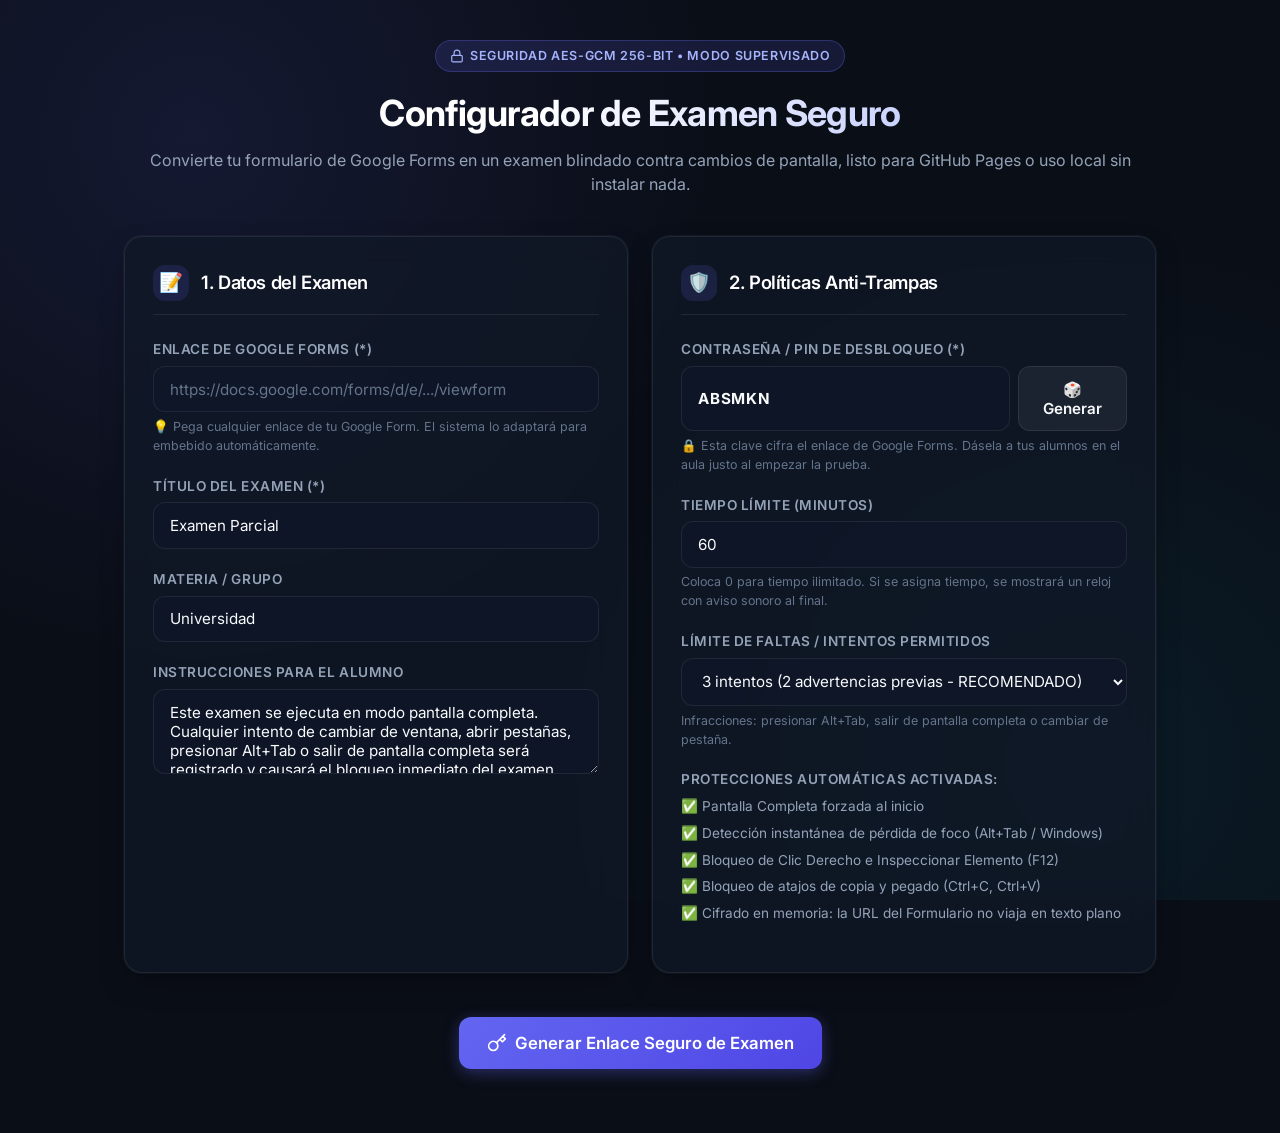
==== admin.html @ f968f611 "refactor: extraer JS a módulo, proteger estado, limpiar intervalos, validar URL, agregar sessionStor" ====
<!DOCTYPE html>
<html lang="es">
<head>
  <meta charset="UTF-8">
  <meta name="viewport" content="width=device-width, initial-scale=1.0">
  <title>Panel del Profesor | Configuración de Examen Seguro</title>
  <link rel="icon" href="data:image/svg+xml,<svg xmlns='http://www.w3.org/2000/svg' viewBox='0 0 24 24'><text y='20' font-size='20'>🛡️</text></svg>">
  <link rel="stylesheet" href="styles.css">
  <link rel="preconnect" href="https://fonts.googleapis.com">
  <link rel="preconnect" href="https://fonts.gstatic.com" crossorigin>
  <link href="https://fonts.googleapis.com/css2?family=Inter:wght@400;500;600;700;800&display=swap" rel="stylesheet">
</head>
<body>

  <div class="admin-container">
    <!-- Encabezado -->
    <header class="page-header">
      <div class="badge">
        <svg width="14" height="14" viewBox="0 0 24 24" fill="none" stroke="currentColor" stroke-width="2" stroke-linecap="round" stroke-linejoin="round"><rect x="3" y="11" width="18" height="11" rx="2" ry="2"></rect><path d="M7 11V7a5 5 0 0 1 10 0v4"></path></svg>
        Seguridad AES-GCM 256-bit &bull; Modo Supervisado
      </div>
      <h1 class="page-title">Configurador de Examen Seguro</h1>
      <p class="page-subtitle">Convierte tu formulario de Google Forms en un examen blindado contra cambios de pantalla, listo para GitHub Pages o uso local sin instalar nada.</p>
    </header>

    <div class="admin-grid">
      <!-- Columna 1: Configuración General -->
      <section class="glass-panel">
        <div class="panel-header">
          <div class="panel-icon">📝</div>
          <h2 class="panel-title">1. Datos del Examen</h2>
        </div>

        <div class="form-group">
          <label class="form-label" for="formUrl">Enlace de Google Forms (*)</label>
          <input type="url" id="formUrl" class="form-input" placeholder="https://docs.google.com/forms/d/e/.../viewform" required>
          <div class="form-hint">
            <span>💡 Pega cualquier enlace de tu Google Form. El sistema lo adaptará para embebido automáticamente.</span>
          </div>
        </div>

        <div class="form-group">
          <label class="form-label" for="examTitle">Título del Examen (*)</label>
          <input type="text" id="examTitle" class="form-input" placeholder="Ej: Parcial 1 - Cálculo Diferencial" value="Examen Parcial">
        </div>

        <div class="form-group">
          <label class="form-label" for="courseName">Materia / Grupo</label>
          <input type="text" id="courseName" class="form-input" placeholder="Ej: Grupo 102 - Semestre I" value="Universidad">
        </div>

        <div class="form-group">
          <label class="form-label" for="instructions">Instrucciones para el Alumno</label>
          <textarea id="instructions" class="form-textarea" rows="3">Este examen se ejecuta en modo pantalla completa. Cualquier intento de cambiar de ventana, abrir pestañas, presionar Alt+Tab o salir de pantalla completa será registrado y causará el bloqueo inmediato del examen.</textarea>
        </div>
      </section>

      <!-- Columna 2: Reglas de Seguridad & Bloqueo -->
      <section class="glass-panel">
        <div class="panel-header">
          <div class="panel-icon">🛡️</div>
          <h2 class="panel-title">2. Políticas Anti-Trampas</h2>
        </div>

        <div class="form-group">
          <label class="form-label" for="examPin">Contraseña / PIN de Desbloqueo (*)</label>
          <div style="display: flex; gap: 0.5rem;">
            <input type="text" id="examPin" class="form-input" placeholder="Ej: Matematica2026" style="font-weight: 700; letter-spacing: 0.05em;">
            <button type="button" id="btnGenPin" class="btn btn-secondary" title="Generar PIN aleatorio">🎲 Generar</button>
          </div>
          <div class="form-hint">
            <span>🔒 Esta clave cifra el enlace de Google Forms. Dásela a tus alumnos en el aula justo al empezar la prueba.</span>
          </div>
        </div>

        <div class="form-group">
          <label class="form-label" for="durationMinutes">Tiempo Límite (Minutos)</label>
          <input type="number" id="durationMinutes" class="form-input" min="0" max="300" value="60">
          <div class="form-hint">
            <span>Coloca 0 para tiempo ilimitado. Si se asigna tiempo, se mostrará un reloj con aviso sonoro al final.</span>
          </div>
        </div>

        <div class="form-group">
          <label class="form-label" for="maxStrikes">Límite de Faltas / Intentos Permitidos</label>
          <select id="maxStrikes" class="form-select">
            <option value="1">1 intento (Tolerancia Cero - Bloqueo al primer cambio de pantalla)</option>
            <option value="2">2 intentos (1 advertencia y al segundo se bloquea)</option>
            <option value="3" selected>3 intentos (2 advertencias previas - RECOMENDADO)</option>
            <option value="5">5 intentos (Modo flexible)</option>
          </select>
          <div class="form-hint">
            <span>Infracciones: presionar Alt+Tab, salir de pantalla completa o cambiar de pestaña.</span>
          </div>
        </div>

        <div class="form-group">
          <label class="form-label">Protecciones Automáticas Activadas:</label>
          <ul style="list-style: none; font-size: 0.85rem; color: var(--text-muted); display: grid; gap: 0.4rem;">
            <li>✅ Pantalla Completa forzada al inicio</li>
            <li>✅ Detección instantánea de pérdida de foco (Alt+Tab / Windows)</li>
            <li>✅ Bloqueo de Clic Derecho e Inspeccionar Elemento (F12)</li>
            <li>✅ Bloqueo de atajos de copia y pegado (Ctrl+C, Ctrl+V)</li>
            <li>✅ Cifrado en memoria: la URL del Formulario no viaja en texto plano</li>
          </ul>
        </div>
      </section>
    </div>

    <!-- Botón de Generación -->
    <div style="text-align: center; margin-top: 1rem;">
      <button type="button" id="btnGenerate" class="btn btn-primary btn-lg" style="min-width: 320px;">
        <svg width="20" height="20" viewBox="0 0 24 24" fill="none" stroke="currentColor" stroke-width="2" stroke-linecap="round" stroke-linejoin="round"><path d="M21 2l-2 2m-7.61 7.61a5.5 5.5 0 1 1-7.778 7.778 5.5 5.5 0 0 1 7.777-7.777zm0 0L15.5 7.5m0 0l3 3L22 7l-3-3m-3.5 3.5L19 4"></path></svg>
        Generar Enlace Seguro de Examen
      </button>
    </div>

    <!-- Panel de Resultados (Oculto inicialmente) -->
    <div id="resultPanel" class="result-card hidden">
      <div style="display: flex; align-items: center; justify-content: space-between; flex-wrap: wrap; gap: 1rem;">
        <div>
          <span class="badge success">✨ Examen Configurado con Éxito</span>
          <h3 style="font-size: 1.4rem; margin-top: 0.25rem;">Enlace Blindado para tus Estudiantes</h3>
        </div>
        <div style="display: flex; gap: 0.5rem;">
          <button type="button" id="btnTestStudent" class="btn btn-secondary">
            🚀 Probar como Alumno
          </button>
          <button type="button" id="btnDownloadHtml" class="btn btn-secondary" title="Descargar como archivo html para enviar por correo o USB">
            💾 Descargar archivo .HTML
          </button>
        </div>
      </div>

      <p style="margin-top: 0.75rem;">Comparte este enlace a tus alumnos o proyéctalo en la pantalla del salón. Nadie podrá abrir el examen hasta que des el PIN de acceso.</p>

      <div class="link-box">
        <input type="text" id="generatedUrl" class="link-input" readonly>
        <button type="button" id="btnCopyLink" class="btn btn-primary" style="padding: 0.5rem 1.2rem; font-size: 0.85rem;">
          📋 Copiar Enlace
        </button>
      </div>

      <!-- Contenedor Código QR -->
      <div style="display: flex; flex-direction: column; align-items: center; margin-top: 1.5rem;">
        <div class="qr-container">
          <div id="qrcode"></div>
          <div class="qr-caption">Código QR para proyectar en el aula</div>
        </div>
        <p class="form-hint" style="text-align: center; max-width: 480px;">
          💡 En el aula de computadores: puedes escribir el enlace corto en el tablero o hacer que lo abran desde el navegador de cada PC.
        </p>
      </div>
    </div>
  </div>

  <script src="crypto.js"></script>
  <script src="qrcode.min.js"></script>
  <script>
    // Generar un PIN aleatorio por defecto
    function generateRandomPin() {
      const chars = 'ABCDEFGHJKLMNPQRSTUVWXYZ23456789';
      let pin = '';
      for (let i = 0; i < 6; i++) {
        pin += chars.charAt(Math.floor(Math.random() * chars.length));
      }
      return pin;
    }

    document.getElementById('btnGenPin').addEventListener('click', () => {
      document.getElementById('examPin').value = generateRandomPin();
    });

    // Formatear enlace de Google Forms para que funcione como embedded
    function sanitizeGoogleFormUrl(rawUrl) {
      let url = rawUrl.trim();
      if (!url) return '';

      // Si es un enlace de edición o respuesta general, convertirlo a viewform
      if (url.includes('docs.google.com/forms')) {
        // Remover /edit o parámetros previos
        url = url.replace(/\/edit.*$/, '/viewform');
        if (!url.includes('/viewform')) {
          url = url.replace(/\/$/, '') + '/viewform';
        }
        // Asegurar el parámetro embedded=true
        if (!url.includes('embedded=true')) {
          url += (url.includes('?') ? '&' : '?') + 'embedded=true';
        }
      }
      return url;
    }

    let qrCodeInstance = null;
    let currentPayload = '';
    let currentFullUrl = '';

    // Manejador del botón Generar
    document.getElementById('btnGenerate').addEventListener('click', async () => {
      const rawUrl = document.getElementById('formUrl').value;
      const title = document.getElementById('examTitle').value.trim() || 'Examen';
      const course = document.getElementById('courseName').value.trim();
      const instructions = document.getElementById('instructions').value.trim();
      const pin = document.getElementById('examPin').value.trim();
      const duration = parseInt(document.getElementById('durationMinutes').value, 10) || 0;
      const strikes = parseInt(document.getElementById('maxStrikes').value, 10) || 3;

      if (!rawUrl) {
        alert('Por favor ingresa el enlace de tu Google Form');
        document.getElementById('formUrl').focus();
        return;
      }

      // Validar que sea una URL de Google Forms
      const trimmedUrl = rawUrl.trim();
      const isGoogleForm = /^https?:\/\/(docs\.google\.com\/forms|forms\.gle)\//i.test(trimmedUrl);
      if (!isGoogleForm) {
        const proceed = confirm(
          '⚠️ La URL ingresada no parece ser un enlace de Google Forms.\n\n' +
          'URLs válidas tienen este formato:\n' +
          '• https://docs.google.com/forms/d/e/.../viewform\n' +
          '• https://forms.gle/...\n\n' +
          '¿Deseas continuar de todos modos con esta URL?'
        );
        if (!proceed) {
          document.getElementById('formUrl').focus();
          return;
        }
      }

      if (!pin) {
        alert('Por favor ingresa o genera una contraseña/PIN para el examen');
        document.getElementById('examPin').focus();
        return;
      }

      const formUrl = sanitizeGoogleFormUrl(rawUrl);

      // Objeto de configuración a cifrar con claves compactas para optimizar tamaño
      const examConfig = {
        u: formUrl,
        t: title,
        c: course,
        i: instructions,
        d: duration,
        s: strikes
      };

      try {
        // Cifrado militar con AES-GCM usando el PIN como llave
        currentPayload = await ExamCrypto.encryptData(examConfig, pin);

        // Construir la URL absoluta hacia index.html
        const currentLoc = window.location.href;
        let baseUrl = currentLoc.substring(0, currentLoc.lastIndexOf('/')) + '/index.html';
        
        // Si no estamos en un servidor (file://), construir relativo
        if (!baseUrl.startsWith('http')) {
          baseUrl = 'index.html';
        }

        currentFullUrl = baseUrl + '#exam=' + currentPayload;

        // Mostrar en el input
        document.getElementById('generatedUrl').value = currentFullUrl;

        // Generar Código QR con la librería completa qrcode-generator
        const qrEl = document.getElementById('qrcode');
        qrEl.innerHTML = '';
        const qr = qrcode(0, 'M');
        qr.addData(currentFullUrl);
        qr.make();
        qrEl.innerHTML = qr.createSvgTag({ cellSize: 3, margin: 4, scalable: true });

        // Mostrar panel con animación
        const resultPanel = document.getElementById('resultPanel');
        resultPanel.classList.remove('hidden');
        resultPanel.scrollIntoView({ behavior: 'smooth' });

      } catch (err) {
        console.error(err);
        alert('Error al cifrar los datos del examen: ' + err.message);
      }
    });

    // Copiar enlace al portapapeles
    document.getElementById('btnCopyLink').addEventListener('click', async () => {
      const input = document.getElementById('generatedUrl');
      try {
        await navigator.clipboard.writeText(input.value);
        const originalText = document.getElementById('btnCopyLink').innerText;
        document.getElementById('btnCopyLink').innerText = '✅ ¡Copiado!';
        setTimeout(() => {
          document.getElementById('btnCopyLink').innerText = originalText;
        }, 2000);
      } catch (e) {
        input.select();
        document.execCommand('copy');
        alert('Enlace copiado al portapapeles');
      }
    });

    // Probar vista del estudiante en una nueva pestaña
    document.getElementById('btnTestStudent').addEventListener('click', () => {
      if (currentFullUrl) {
        window.open(currentFullUrl, '_blank');
      }
    });

    // Descargar como archivo HTML autocontenido para llevar en USB o enviar por correo
    document.getElementById('btnDownloadHtml').addEventListener('click', async () => {
      if (!currentPayload) return;
      try {
        // Obtenemos el contenido de index.html
        const res = await fetch('index.html');
        let indexHtml = await res.text();
        
        // Inyectar el payload por defecto en el HTML descargado
        const injection = `<script>window.__PRELOADED_EXAM_PAYLOAD__ = "${currentPayload}";<\/script>`;
        indexHtml = indexHtml.replace('</head>', injection + '\n</head>');

        const blob = new Blob([indexHtml], { type: 'text/html;charset=utf-8' });
        const downloadUrl = URL.createObjectURL(blob);
        const a = document.createElement('a');
        a.href = downloadUrl;
        a.download = `Examen_${document.getElementById('examTitle').value.replace(/\s+/g, '_')}.html`;
        document.body.appendChild(a);
        a.click();
        document.body.removeChild(a);
        URL.revokeObjectURL(downloadUrl);
      } catch (err) {
        alert('Para descargar el archivo individual, asegúrate de estar ejecutando en un servidor local o simplemente comparte el enlace generado.');
      }
    });

    // Inicializar con un PIN por defecto
    window.addEventListener('DOMContentLoaded', () => {
      document.getElementById('examPin').value = generateRandomPin();
    });
  </script>
</body>
</html>
---- styles.css ----
/* ===================================================
   SISTEMA DE EXÁMENES SEGURO - ESTILOS PRINCIPALES
   Diseño Moderno, Glassmorphism, Dark Slate & Indigo
   =================================================== */

:root {
  --bg-main: #0a0e17;
  --bg-card: rgba(17, 24, 39, 0.75);
  --bg-card-hover: rgba(30, 41, 59, 0.85);
  --bg-glass: rgba(15, 23, 42, 0.65);
  --border-color: rgba(255, 255, 255, 0.08);
  --border-focus: #6366f1;
  
  --primary: #6366f1;
  --primary-hover: #4f46e5;
  --primary-light: rgba(99, 102, 241, 0.15);
  --primary-glow: rgba(99, 102, 241, 0.35);

  --accent: #06b6d4;
  --accent-glow: rgba(6, 182, 212, 0.3);

  --success: #10b981;
  --success-bg: rgba(16, 185, 129, 0.12);
  --warning: #f59e0b;
  --warning-bg: rgba(245, 158, 11, 0.12);
  --danger: #ef4444;
  --danger-bg: rgba(239, 68, 68, 0.15);
  --danger-glow: rgba(239, 68, 68, 0.4);

  --text-main: #f8fafc;
  --text-muted: #94a3b8;
  --text-subtle: #64748b;

  --radius-sm: 8px;
  --radius-md: 12px;
  --radius-lg: 18px;
  --radius-xl: 24px;
  --font-sans: 'Inter', system-ui, -apple-system, BlinkMacSystemFont, 'Segoe UI', Roboto, sans-serif;
  --shadow-card: 0 12px 30px -10px rgba(0, 0, 0, 0.5), 0 0 1px 1px rgba(255, 255, 255, 0.05);
  --transition-fast: 0.15s ease;
  --transition-smooth: 0.25s cubic-bezier(0.16, 1, 0.3, 1);
}

*, *::before, *::after {
  box-sizing: border-box;
  margin: 0;
  padding: 0;
}

body {
  font-family: var(--font-sans);
  background-color: var(--bg-main);
  color: var(--text-main);
  line-height: 1.5;
  min-height: 100vh;
  overflow-x: hidden;
  background-image: 
    radial-gradient(circle at 15% 15%, rgba(99, 102, 241, 0.12) 0%, transparent 40%),
    radial-gradient(circle at 85% 85%, rgba(6, 182, 212, 0.08) 0%, transparent 40%);
  background-attachment: fixed;
}

/* ===================================================
   TIPOGRAFÍA Y ELEMENTOS BASE
   =================================================== */
h1, h2, h3, h4 {
  font-weight: 700;
  letter-spacing: -0.02em;
  color: #fff;
}

p {
  color: var(--text-muted);
}

a {
  color: var(--primary);
  text-decoration: none;
  transition: color var(--transition-fast);
}

a:hover {
  color: #818cf8;
}

/* ===================================================
   LAYOUTS & CONTENEDORES
   =================================================== */
.admin-container {
  max-width: 1080px;
  margin: 0 auto;
  padding: 2.5rem 1.5rem 4rem;
}

.auth-container {
  min-height: 100vh;
  display: flex;
  align-items: center;
  justify-content: center;
  padding: 1.5rem;
}

.auth-card {
  width: 100%;
  max-width: 540px;
  background: var(--bg-card);
  backdrop-filter: blur(16px);
  -webkit-backdrop-filter: blur(16px);
  border: 1px solid var(--border-color);
  border-radius: var(--radius-xl);
  padding: 2.5rem;
  box-shadow: var(--shadow-card);
  animation: fadeIn 0.4s ease-out;
}

/* ===================================================
   CABECERA Y TÍTULOS
   =================================================== */
.page-header {
  text-align: center;
  margin-bottom: 2.5rem;
}

.badge {
  display: inline-flex;
  align-items: center;
  gap: 0.4rem;
  padding: 0.35rem 0.85rem;
  border-radius: 9999px;
  font-size: 0.78rem;
  font-weight: 600;
  text-transform: uppercase;
  letter-spacing: 0.05em;
  background: var(--primary-light);
  color: #a5b4fc;
  border: 1px solid rgba(99, 102, 241, 0.3);
  margin-bottom: 0.85rem;
}

.badge.danger {
  background: var(--danger-bg);
  color: #fca5a5;
  border-color: rgba(239, 68, 68, 0.3);
}

.badge.success {
  background: var(--success-bg);
  color: #86efac;
  border-color: rgba(16, 185, 129, 0.3);
}

.badge.warning {
  background: var(--warning-bg);
  color: #fde68a;
  border-color: rgba(245, 158, 11, 0.3);
}

.page-title {
  font-size: 2.25rem;
  margin-bottom: 0.5rem;
  background: linear-gradient(135deg, #ffffff 40%, #a5b4fc 100%);
  -webkit-background-clip: text;
  -webkit-text-fill-color: transparent;
}

.page-subtitle {
  font-size: 1rem;
  color: var(--text-muted);
}

/* ===================================================
   TARJETAS Y SECCIONES
   =================================================== */
.glass-panel {
  background: var(--bg-card);
  backdrop-filter: blur(14px);
  -webkit-backdrop-filter: blur(14px);
  border: 1px solid var(--border-color);
  border-radius: var(--radius-lg);
  padding: 1.75rem;
  box-shadow: var(--shadow-card);
  margin-bottom: 1.75rem;
  transition: border-color var(--transition-smooth);
}

.glass-panel:hover {
  border-color: rgba(255, 255, 255, 0.14);
}

.panel-header {
  display: flex;
  align-items: center;
  gap: 0.75rem;
  margin-bottom: 1.5rem;
  padding-bottom: 0.85rem;
  border-bottom: 1px solid var(--border-color);
}

.panel-icon {
  width: 36px;
  height: 36px;
  border-radius: var(--radius-md);
  background: var(--primary-light);
  color: var(--primary);
  display: flex;
  align-items: center;
  justify-content: center;
  font-size: 1.2rem;
}

.panel-title {
  font-size: 1.15rem;
  font-weight: 600;
}

/* Grid de configuración */
.admin-grid {
  display: grid;
  grid-template-columns: 1fr 1fr;
  gap: 1.5rem;
}

@media (max-width: 768px) {
  .admin-grid {
    grid-template-columns: 1fr;
  }
}

/* ===================================================
   FORMULARIOS Y CAMPOS
   =================================================== */
.form-group {
  margin-bottom: 1.25rem;
}

.form-label {
  display: block;
  font-size: 0.85rem;
  font-weight: 600;
  color: var(--text-muted);
  margin-bottom: 0.4rem;
  text-transform: uppercase;
  letter-spacing: 0.04em;
}

.form-input, .form-textarea, .form-select {
  width: 100%;
  padding: 0.8rem 1rem;
  background: rgba(15, 23, 42, 0.6);
  border: 1px solid var(--border-color);
  border-radius: var(--radius-md);
  color: var(--text-main);
  font-family: inherit;
  font-size: 0.95rem;
  outline: none;
  transition: border-color var(--transition-fast), box-shadow var(--transition-fast), background var(--transition-fast);
}

.form-input:focus, .form-textarea:focus, .form-select:focus {
  border-color: var(--border-focus);
  background: rgba(15, 23, 42, 0.85);
  box-shadow: 0 0 0 3px var(--primary-light);
}

.form-input::placeholder, .form-textarea::placeholder {
  color: var(--text-subtle);
}

.form-hint {
  font-size: 0.78rem;
  color: var(--text-subtle);
  margin-top: 0.35rem;
  display: flex;
  align-items: center;
  gap: 0.3rem;
}

/* ===================================================
   BOTONES
   =================================================== */
.btn {
  display: inline-flex;
  align-items: center;
  justify-content: center;
  gap: 0.5rem;
  padding: 0.8rem 1.5rem;
  font-family: inherit;
  font-size: 0.95rem;
  font-weight: 600;
  border-radius: var(--radius-md);
  border: none;
  cursor: pointer;
  transition: all var(--transition-smooth);
  text-decoration: none;
  user-select: none;
}

.btn-primary {
  background: linear-gradient(135deg, var(--primary) 0%, #4f46e5 100%);
  color: #fff;
  box-shadow: 0 4px 15px var(--primary-glow);
}

.btn-primary:hover {
  background: linear-gradient(135deg, #7174f8 0%, #4338ca 100%);
  transform: translateY(-1px);
  box-shadow: 0 6px 20px var(--primary-glow);
}

.btn-primary:active {
  transform: translateY(0);
}

.btn-secondary {
  background: rgba(255, 255, 255, 0.06);
  color: var(--text-main);
  border: 1px solid var(--border-color);
}

.btn-secondary:hover {
  background: rgba(255, 255, 255, 0.12);
  border-color: rgba(255, 255, 255, 0.2);
}

.btn-danger {
  background: var(--danger);
  color: #fff;
  box-shadow: 0 4px 15px var(--danger-glow);
}

.btn-danger:hover {
  background: #dc2626;
  box-shadow: 0 6px 20px var(--danger-glow);
}

.btn-block {
  width: 100%;
}

.btn-lg {
  padding: 1rem 1.75rem;
  font-size: 1.05rem;
}

/* ===================================================
   PANEL RESULTADO / LINK GENERADO
   =================================================== */
.result-card {
  background: linear-gradient(145deg, rgba(30, 41, 59, 0.6) 0%, rgba(15, 23, 42, 0.8) 100%);
  border: 1px solid rgba(99, 102, 241, 0.3);
  border-radius: var(--radius-lg);
  padding: 2rem;
  margin-top: 2rem;
  animation: slideUp 0.35s ease-out;
}

.link-box {
  display: flex;
  gap: 0.5rem;
  background: #090d16;
  padding: 0.5rem;
  border-radius: var(--radius-md);
  border: 1px solid var(--border-color);
  margin: 1rem 0;
}

.link-input {
  flex: 1;
  background: transparent;
  border: none;
  color: #a5b4fc;
  font-family: monospace;
  font-size: 0.85rem;
  padding: 0 0.5rem;
  outline: none;
}

.qr-container {
  display: flex;
  flex-direction: column;
  align-items: center;
  justify-content: center;
  background: #ffffff;
  border-radius: var(--radius-md);
  padding: 1.25rem;
  margin: 1.5rem auto;
  max-width: 240px;
  box-shadow: 0 8px 25px rgba(0, 0, 0, 0.3);
}

.qr-container canvas, .qr-container svg {
  max-width: 100%;
  height: auto;
  display: block;
}

.qr-caption {
  font-size: 0.8rem;
  color: #334155;
  font-weight: 600;
  margin-top: 0.5rem;
  text-align: center;
}

/* ===================================================
   VISTA DEL ESTUDIANTE: HUD SUPERVISIÓN ACTIVA
   =================================================== */
.exam-layout {
  position: fixed;
  inset: 0;
  display: flex;
  flex-direction: column;
  background: #000;
  overflow: hidden;
  user-select: none;
}

.supervision-bar {
  display: flex;
  align-items: center;
  justify-content: space-between;
  padding: 0.6rem 1.5rem;
  background: rgba(15, 23, 42, 0.96);
  backdrop-filter: blur(12px);
  border-bottom: 1px solid var(--border-color);
  z-index: 50;
  flex-shrink: 0;
}

.student-info {
  display: flex;
  align-items: center;
  gap: 0.75rem;
}

.avatar-badge {
  width: 34px;
  height: 34px;
  border-radius: 50%;
  background: var(--primary);
  color: #fff;
  display: flex;
  align-items: center;
  justify-content: center;
  font-weight: bold;
  font-size: 0.9rem;
}

.student-details h4 {
  font-size: 0.95rem;
  line-height: 1.2;
}

.student-details span {
  font-size: 0.75rem;
  color: var(--text-muted);
}

.hud-center {
  display: flex;
  align-items: center;
  gap: 1.25rem;
}

.timer-pill {
  display: flex;
  align-items: center;
  gap: 0.5rem;
  padding: 0.4rem 1rem;
  background: rgba(0, 0, 0, 0.4);
  border-radius: 9999px;
  border: 1px solid var(--border-color);
  font-family: monospace;
  font-size: 1.15rem;
  font-weight: 700;
  color: #fff;
}

.timer-pill.urgent {
  color: #f87171;
  border-color: rgba(239, 68, 68, 0.5);
  animation: pulseTimer 1s infinite alternate;
}

.strikes-pill {
  display: flex;
  align-items: center;
  gap: 0.5rem;
  padding: 0.4rem 0.9rem;
  background: rgba(0, 0, 0, 0.4);
  border-radius: 9999px;
  border: 1px solid var(--border-color);
  font-size: 0.85rem;
  font-weight: 600;
}

.strike-dot {
  width: 10px;
  height: 10px;
  border-radius: 50%;
  background: #334155;
  transition: all var(--transition-fast);
}

.strike-dot.active {
  background: var(--danger);
  box-shadow: 0 0 8px var(--danger-glow);
}

.iframe-container {
  flex: 1;
  position: relative;
  width: 100%;
  height: calc(100vh - 56px);
  background: #ffffff;
}

.exam-iframe {
  width: 100%;
  height: 100%;
  border: none;
  display: block;
}

/* ===================================================
   MODAL DE ALERTA ROJA (SALIDA DE PANTALLA / PERDIDA DE FOCO)
   =================================================== */
.lockdown-overlay {
  position: fixed;
  inset: 0;
  background: rgba(10, 5, 15, 0.96);
  backdrop-filter: blur(20px);
  z-index: 1000;
  display: flex;
  align-items: center;
  justify-content: center;
  padding: 2rem;
  animation: alarmPulse 1.5s infinite alternate;
}

.lockdown-card {
  max-width: 520px;
  width: 100%;
  background: #18080c;
  border: 2px solid var(--danger);
  border-radius: var(--radius-xl);
  padding: 2.5rem;
  text-align: center;
  box-shadow: 0 0 50px var(--danger-glow);
  animation: shake 0.5s ease-in-out;
}

.alarm-icon {
  font-size: 4rem;
  margin-bottom: 1rem;
  display: inline-block;
  animation: bounce 1s infinite alternate;
}

.strike-notice {
  background: rgba(239, 68, 68, 0.15);
  border: 1px solid rgba(239, 68, 68, 0.4);
  border-radius: var(--radius-md);
  padding: 1rem;
  margin: 1.5rem 0;
  font-size: 0.9rem;
  color: #fca5a5;
  text-align: left;
}

.event-list {
  max-height: 120px;
  overflow-y: auto;
  font-family: monospace;
  font-size: 0.78rem;
  color: #f87171;
  margin-top: 0.5rem;
  padding-left: 1rem;
}

/* ===================================================
   PANTALLA DE BLOQUEO DEFINITIVO (EXPULSIÓN / 3 STRIKES)
   =================================================== */
.permanent-lock-overlay {
  position: fixed;
  inset: 0;
  background: #0d0204;
  z-index: 2000;
  display: flex;
  align-items: center;
  justify-content: center;
  padding: 2rem;
}

.permanent-lock-card {
  max-width: 600px;
  width: 100%;
  background: #1b070b;
  border: 2px solid #ef4444;
  border-radius: var(--radius-xl);
  padding: 3rem;
  text-align: center;
  box-shadow: 0 0 60px rgba(239, 68, 68, 0.4);
}

.audit-box {
  background: #080103;
  border: 1px solid #450a0a;
  border-radius: var(--radius-md);
  padding: 1rem;
  margin: 1.5rem 0;
  text-align: left;
  font-family: monospace;
  font-size: 0.8rem;
  color: #fca5a5;
}

/* ===================================================
   ANIMACIONES
   =================================================== */
@keyframes fadeIn {
  from { opacity: 0; transform: scale(0.98); }
  to { opacity: 1; transform: scale(1); }
}

@keyframes slideUp {
  from { opacity: 0; transform: translateY(15px); }
  to { opacity: 1; transform: translateY(0); }
}

@keyframes alarmPulse {
  0% { background: rgba(18, 4, 7, 0.95); }
  100% { background: rgba(36, 6, 12, 0.98); }
}

@keyframes pulseTimer {
  0% { transform: scale(1); }
  100% { transform: scale(1.05); }
}

@keyframes bounce {
  from { transform: translateY(0); }
  to { transform: translateY(-8px); }
}

@keyframes shake {
  0%, 100% { transform: translateX(0); }
  20%, 60% { transform: translateX(-6px); }
  40%, 80% { transform: translateX(6px); }
}

/* ===================================================
   MODAL ENFORCER DE PANTALLA COMPLETA OBLIGATORIA
   =================================================== */
.fullscreen-enforcer-overlay {
  position: fixed;
  inset: 0;
  background: rgba(8, 12, 22, 0.98);
  backdrop-filter: blur(25px);
  z-index: 9999;
  display: flex;
  align-items: center;
  justify-content: center;
  padding: 2rem;
}

.fullscreen-enforcer-card {
  max-width: 520px;
  width: 100%;
  background: #0f172a;
  border: 2px solid var(--primary);
  border-radius: var(--radius-xl);
  padding: 2.5rem;
  text-align: center;
  box-shadow: 0 0 50px var(--primary-glow);
  animation: fadeIn 0.3s ease-out;
}

/* ===================================================
   UTILIDADES
   =================================================== */
.hidden {
  display: none !important;
}

.text-center { text-align: center; }
.mt-1 { margin-top: 0.5rem; }
.mt-2 { margin-top: 1rem; }
.mt-3 { margin-top: 1.5rem; }
.mt-4 { margin-top: 2rem; }
.mb-1 { margin-bottom: 0.5rem; }
.mb-2 { margin-bottom: 1rem; }
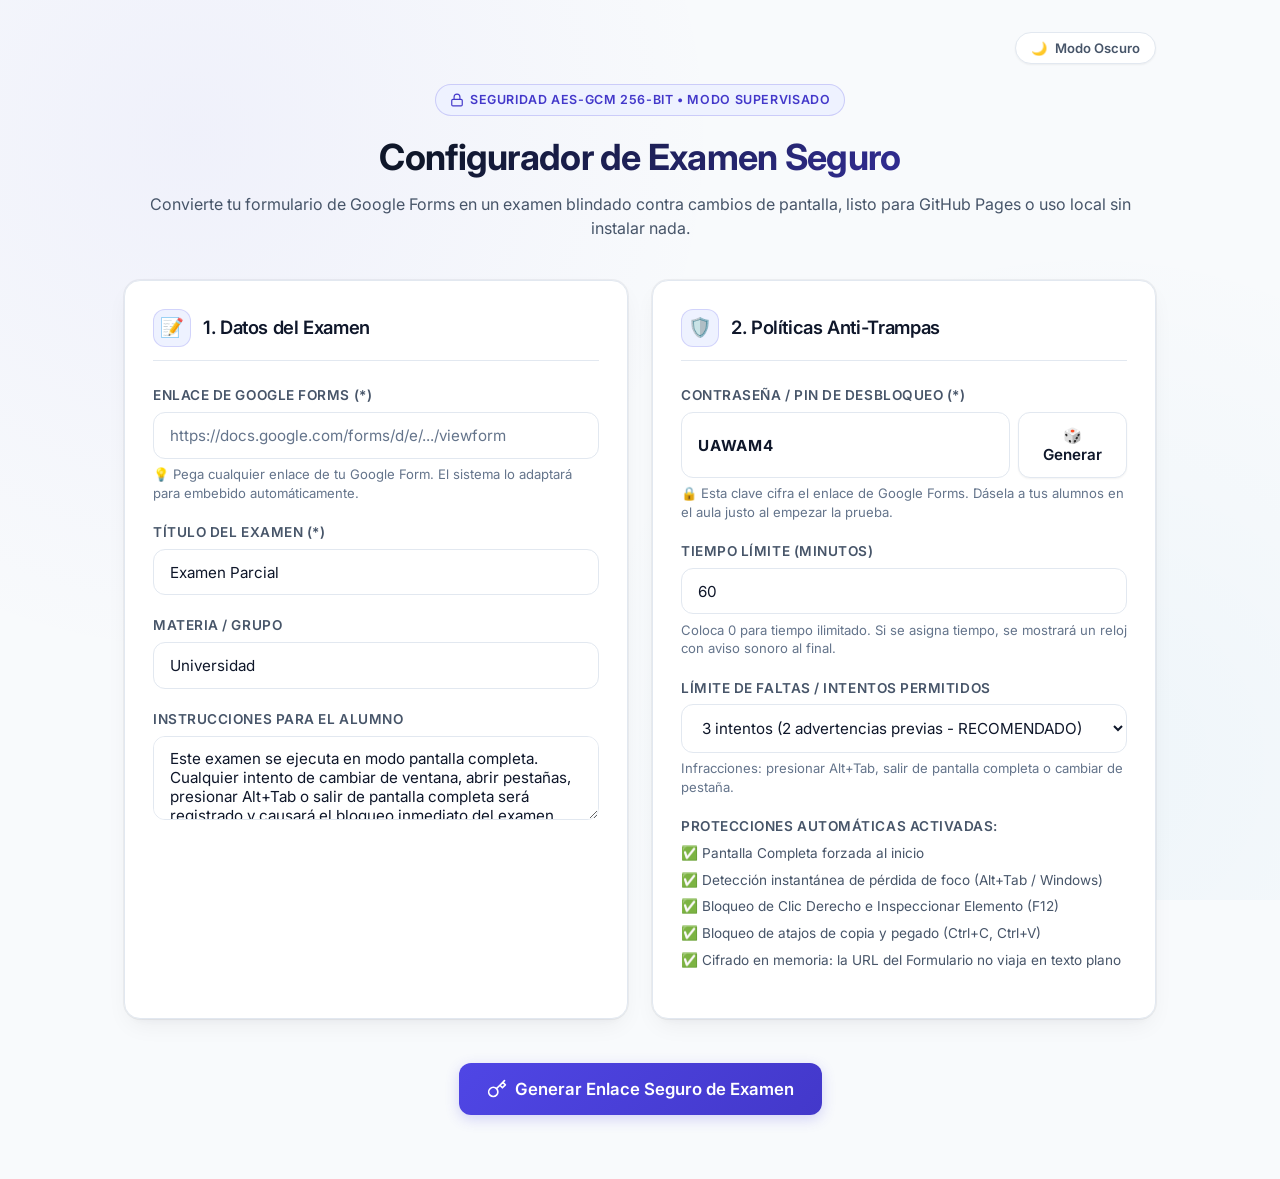
==== commit 94c55edb: "feat: implementar modo blanco/claro y selector de tema claro-oscuro" ====
--- a/admin.html
+++ b/admin.html
@@ -9,10 +9,23 @@
   <link rel="preconnect" href="https://fonts.googleapis.com">
   <link rel="preconnect" href="https://fonts.gstatic.com" crossorigin>
   <link href="https://fonts.googleapis.com/css2?family=Inter:wght@400;500;600;700;800&display=swap" rel="stylesheet">
+  <script>
+    (function() {
+      const theme = localStorage.getItem('app-theme') || 'light';
+      document.documentElement.setAttribute('data-theme', theme);
+    })();
+  </script>
 </head>
 <body>
 
   <div class="admin-container">
+    <div class="top-action-bar">
+      <button type="button" class="theme-toggle-btn" id="themeToggleBtn" title="Cambiar a Modo Claro / Oscuro">
+        <span class="theme-toggle-icon">🌙</span>
+        <span class="theme-toggle-text">Modo Oscuro</span>
+      </button>
+    </div>
+
     <!-- Encabezado -->
     <header class="page-header">
       <div class="badge">
@@ -333,9 +346,37 @@
       }
     });
 
-    // Inicializar con un PIN por defecto
+    // Inicializar con un PIN por defecto y configurar tema
     window.addEventListener('DOMContentLoaded', () => {
       document.getElementById('examPin').value = generateRandomPin();
+
+      // Configuración del botón de tema
+      const themeBtn = document.getElementById('themeToggleBtn');
+      if (themeBtn) {
+        const icon = themeBtn.querySelector('.theme-toggle-icon');
+        const text = themeBtn.querySelector('.theme-toggle-text');
+        
+        function updateThemeUI(t) {
+          if (t === 'dark') {
+            if (icon) icon.textContent = '☀️';
+            if (text) text.textContent = 'Modo Claro';
+          } else {
+            if (icon) icon.textContent = '🌙';
+            if (text) text.textContent = 'Modo Oscuro';
+          }
+        }
+
+        const currentTheme = document.documentElement.getAttribute('data-theme') || 'light';
+        updateThemeUI(currentTheme);
+
+        themeBtn.addEventListener('click', () => {
+          const activeTheme = document.documentElement.getAttribute('data-theme') || 'light';
+          const next = activeTheme === 'dark' ? 'light' : 'dark';
+          document.documentElement.setAttribute('data-theme', next);
+          localStorage.setItem('app-theme', next);
+          updateThemeUI(next);
+        });
+      }
     });
   </script>
 </body>
--- a/styles.css
+++ b/styles.css
@@ -1,44 +1,114 @@
 /* ===================================================
    SISTEMA DE EXÁMENES SEGURO - ESTILOS PRINCIPALES
-   Diseño Moderno, Glassmorphism, Dark Slate & Indigo
+   Diseño Moderno & Elegante - Modo Blanco (Light) & Soporte Modo Oscuro
    =================================================== */
 
 :root {
+  /* ===================================================
+     PALETA MODO BLANCO / CLARO (POR DEFECTO)
+     =================================================== */
+  --bg-main: #f8fafc;
+  --bg-card: #ffffff;
+  --bg-card-hover: #fcfdfe;
+  --bg-glass: rgba(255, 255, 255, 0.88);
+  --bg-secondary: #f1f5f9;
+  --bg-tertiary: #e2e8f0;
+
+  --border-color: #e2e8f0;
+  --border-card: #e2e8f0;
+  --border-focus: #4f46e5;
+
+  --primary: #4f46e5;
+  --primary-hover: #4338ca;
+  --primary-light: #eef2ff;
+  --primary-glow: rgba(79, 70, 229, 0.22);
+  --primary-text: #4338ca;
+
+  --accent: #0284c7;
+  --accent-light: #e0f2fe;
+  --accent-glow: rgba(2, 132, 199, 0.2);
+
+  --success: #059669;
+  --success-bg: #ecfdf5;
+  --success-border: #a7f3d0;
+  --success-text: #047857;
+
+  --warning: #d97706;
+  --warning-bg: #fffbeb;
+  --warning-border: #fde68a;
+  --warning-text: #b45309;
+
+  --danger: #dc2626;
+  --danger-bg: #fef2f2;
+  --danger-border: #fecaca;
+  --danger-text: #b91c1c;
+  --danger-glow: rgba(220, 38, 38, 0.22);
+
+  --text-main: #0f172a;
+  --text-muted: #475569;
+  --text-subtle: #64748b;
+  --text-headings: #0f172a;
+
+  --radius-sm: 8px;
+  --radius-md: 12px;
+  --radius-lg: 16px;
+  --radius-xl: 22px;
+  --font-sans: 'Inter', system-ui, -apple-system, BlinkMacSystemFont, 'Segoe UI', Roboto, sans-serif;
+  --shadow-sm: 0 1px 2px 0 rgba(0, 0, 0, 0.05);
+  --shadow-card: 0 10px 25px -5px rgba(15, 23, 42, 0.06), 0 8px 10px -6px rgba(15, 23, 42, 0.04), 0 0 0 1px rgba(15, 23, 42, 0.05);
+  --shadow-overlay: 0 25px 60px -12px rgba(15, 23, 42, 0.25);
+  --transition-fast: 0.15s ease;
+  --transition-smooth: 0.25s cubic-bezier(0.16, 1, 0.3, 1);
+}
+
+/* ===================================================
+   PALETA MODO OSCURO (ACTIVABLE POR TOGGLE)
+   =================================================== */
+[data-theme="dark"] {
   --bg-main: #0a0e17;
-  --bg-card: rgba(17, 24, 39, 0.75);
+  --bg-card: rgba(17, 24, 39, 0.85);
   --bg-card-hover: rgba(30, 41, 59, 0.85);
-  --bg-glass: rgba(15, 23, 42, 0.65);
-  --border-color: rgba(255, 255, 255, 0.08);
+  --bg-glass: rgba(15, 23, 42, 0.75);
+  --bg-secondary: rgba(15, 23, 42, 0.7);
+  --bg-tertiary: #1e293b;
+
+  --border-color: rgba(255, 255, 255, 0.09);
+  --border-card: rgba(255, 255, 255, 0.09);
   --border-focus: #6366f1;
-  
+
   --primary: #6366f1;
   --primary-hover: #4f46e5;
   --primary-light: rgba(99, 102, 241, 0.15);
   --primary-glow: rgba(99, 102, 241, 0.35);
+  --primary-text: #a5b4fc;
 
   --accent: #06b6d4;
+  --accent-light: rgba(6, 182, 212, 0.15);
   --accent-glow: rgba(6, 182, 212, 0.3);
 
   --success: #10b981;
   --success-bg: rgba(16, 185, 129, 0.12);
+  --success-border: rgba(16, 185, 129, 0.3);
+  --success-text: #86efac;
+
   --warning: #f59e0b;
   --warning-bg: rgba(245, 158, 11, 0.12);
+  --warning-border: rgba(245, 158, 11, 0.3);
+  --warning-text: #fde68a;
+
   --danger: #ef4444;
   --danger-bg: rgba(239, 68, 68, 0.15);
+  --danger-border: rgba(239, 68, 68, 0.3);
+  --danger-text: #fca5a5;
   --danger-glow: rgba(239, 68, 68, 0.4);
 
   --text-main: #f8fafc;
   --text-muted: #94a3b8;
   --text-subtle: #64748b;
-
-  --radius-sm: 8px;
-  --radius-md: 12px;
-  --radius-lg: 18px;
-  --radius-xl: 24px;
-  --font-sans: 'Inter', system-ui, -apple-system, BlinkMacSystemFont, 'Segoe UI', Roboto, sans-serif;
+  --text-headings: #ffffff;
+
   --shadow-card: 0 12px 30px -10px rgba(0, 0, 0, 0.5), 0 0 1px 1px rgba(255, 255, 255, 0.05);
-  --transition-fast: 0.15s ease;
-  --transition-smooth: 0.25s cubic-bezier(0.16, 1, 0.3, 1);
+  --shadow-overlay: 0 25px 60px -12px rgba(0, 0, 0, 0.7);
 }
 
 *, *::before, *::after {
@@ -55,9 +125,16 @@
   min-height: 100vh;
   overflow-x: hidden;
   background-image: 
+    radial-gradient(circle at 15% 15%, rgba(79, 70, 229, 0.05) 0%, transparent 40%),
+    radial-gradient(circle at 85% 85%, rgba(2, 132, 199, 0.04) 0%, transparent 40%);
+  background-attachment: fixed;
+  transition: background-color var(--transition-smooth), color var(--transition-smooth);
+}
+
+[data-theme="dark"] body {
+  background-image: 
     radial-gradient(circle at 15% 15%, rgba(99, 102, 241, 0.12) 0%, transparent 40%),
     radial-gradient(circle at 85% 85%, rgba(6, 182, 212, 0.08) 0%, transparent 40%);
-  background-attachment: fixed;
 }
 
 /* ===================================================
@@ -66,7 +143,7 @@
 h1, h2, h3, h4 {
   font-weight: 700;
   letter-spacing: -0.02em;
-  color: #fff;
+  color: var(--text-headings);
 }
 
 p {
@@ -80,7 +157,42 @@
 }
 
 a:hover {
-  color: #818cf8;
+  color: var(--primary-hover);
+}
+
+/* ===================================================
+   BARRA SUPERIOR / THEME TOGGLE
+   =================================================== */
+.top-action-bar {
+  display: flex;
+  justify-content: flex-end;
+  align-items: center;
+  margin-bottom: 1.25rem;
+}
+
+.theme-toggle-btn {
+  display: inline-flex;
+  align-items: center;
+  gap: 0.5rem;
+  padding: 0.45rem 0.95rem;
+  border-radius: 9999px;
+  background: var(--bg-card);
+  color: var(--text-muted);
+  border: 1px solid var(--border-color);
+  font-family: inherit;
+  font-size: 0.82rem;
+  font-weight: 600;
+  cursor: pointer;
+  box-shadow: var(--shadow-sm);
+  transition: all var(--transition-smooth);
+  user-select: none;
+}
+
+.theme-toggle-btn:hover {
+  background: var(--bg-secondary);
+  color: var(--text-main);
+  border-color: var(--border-focus);
+  transform: translateY(-1px);
 }
 
 /* ===================================================
@@ -89,7 +201,7 @@
 .admin-container {
   max-width: 1080px;
   margin: 0 auto;
-  padding: 2.5rem 1.5rem 4rem;
+  padding: 2rem 1.5rem 4rem;
 }
 
 .auth-container {
@@ -98,6 +210,7 @@
   align-items: center;
   justify-content: center;
   padding: 1.5rem;
+  position: relative;
 }
 
 .auth-card {
@@ -106,7 +219,7 @@
   background: var(--bg-card);
   backdrop-filter: blur(16px);
   -webkit-backdrop-filter: blur(16px);
-  border: 1px solid var(--border-color);
+  border: 1px solid var(--border-card);
   border-radius: var(--radius-xl);
   padding: 2.5rem;
   box-shadow: var(--shadow-card);
@@ -132,32 +245,38 @@
   text-transform: uppercase;
   letter-spacing: 0.05em;
   background: var(--primary-light);
-  color: #a5b4fc;
-  border: 1px solid rgba(99, 102, 241, 0.3);
+  color: var(--primary-text);
+  border: 1px solid rgba(79, 70, 229, 0.22);
   margin-bottom: 0.85rem;
 }
 
 .badge.danger {
   background: var(--danger-bg);
-  color: #fca5a5;
-  border-color: rgba(239, 68, 68, 0.3);
+  color: var(--danger-text);
+  border-color: var(--danger-border);
 }
 
 .badge.success {
   background: var(--success-bg);
-  color: #86efac;
-  border-color: rgba(16, 185, 129, 0.3);
+  color: var(--success-text);
+  border-color: var(--success-border);
 }
 
 .badge.warning {
   background: var(--warning-bg);
-  color: #fde68a;
-  border-color: rgba(245, 158, 11, 0.3);
+  color: var(--warning-text);
+  border-color: var(--warning-border);
 }
 
 .page-title {
   font-size: 2.25rem;
   margin-bottom: 0.5rem;
+  background: linear-gradient(135deg, #0f172a 30%, #4338ca 100%);
+  -webkit-background-clip: text;
+  -webkit-text-fill-color: transparent;
+}
+
+[data-theme="dark"] .page-title {
   background: linear-gradient(135deg, #ffffff 40%, #a5b4fc 100%);
   -webkit-background-clip: text;
   -webkit-text-fill-color: transparent;
@@ -175,16 +294,17 @@
   background: var(--bg-card);
   backdrop-filter: blur(14px);
   -webkit-backdrop-filter: blur(14px);
-  border: 1px solid var(--border-color);
+  border: 1px solid var(--border-card);
   border-radius: var(--radius-lg);
   padding: 1.75rem;
   box-shadow: var(--shadow-card);
   margin-bottom: 1.75rem;
-  transition: border-color var(--transition-smooth);
+  transition: border-color var(--transition-smooth), box-shadow var(--transition-smooth);
 }
 
 .glass-panel:hover {
-  border-color: rgba(255, 255, 255, 0.14);
+  border-color: rgba(79, 70, 229, 0.35);
+  box-shadow: 0 12px 28px -5px rgba(15, 23, 42, 0.08);
 }
 
 .panel-header {
@@ -197,8 +317,8 @@
 }
 
 .panel-icon {
-  width: 36px;
-  height: 36px;
+  width: 38px;
+  height: 38px;
   border-radius: var(--radius-md);
   background: var(--primary-light);
   color: var(--primary);
@@ -206,11 +326,13 @@
   align-items: center;
   justify-content: center;
   font-size: 1.2rem;
+  border: 1px solid rgba(79, 70, 229, 0.18);
 }
 
 .panel-title {
   font-size: 1.15rem;
   font-weight: 600;
+  color: var(--text-headings);
 }
 
 /* Grid de configuración */
@@ -246,7 +368,7 @@
 .form-input, .form-textarea, .form-select {
   width: 100%;
   padding: 0.8rem 1rem;
-  background: rgba(15, 23, 42, 0.6);
+  background: var(--bg-card);
   border: 1px solid var(--border-color);
   border-radius: var(--radius-md);
   color: var(--text-main);
@@ -256,10 +378,22 @@
   transition: border-color var(--transition-fast), box-shadow var(--transition-fast), background var(--transition-fast);
 }
 
+[data-theme="dark"] .form-input,
+[data-theme="dark"] .form-textarea,
+[data-theme="dark"] .form-select {
+  background: rgba(15, 23, 42, 0.6);
+}
+
 .form-input:focus, .form-textarea:focus, .form-select:focus {
   border-color: var(--border-focus);
+  background: var(--bg-card);
+  box-shadow: 0 0 0 3px var(--primary-light);
+}
+
+[data-theme="dark"] .form-input:focus,
+[data-theme="dark"] .form-textarea:focus,
+[data-theme="dark"] .form-select:focus {
   background: rgba(15, 23, 42, 0.85);
-  box-shadow: 0 0 0 3px var(--primary-light);
 }
 
 .form-input::placeholder, .form-textarea::placeholder {
@@ -267,12 +401,23 @@
 }
 
 .form-hint {
-  font-size: 0.78rem;
+  font-size: 0.82rem;
   color: var(--text-subtle);
-  margin-top: 0.35rem;
+  margin-top: 0.4rem;
   display: flex;
   align-items: center;
   gap: 0.3rem;
+  line-height: 1.4;
+}
+
+.info-box {
+  background: var(--bg-secondary);
+  border: 1px solid var(--border-color);
+  border-radius: var(--radius-md);
+  padding: 1.15rem;
+  margin: 1.5rem 0;
+  font-size: 0.9rem;
+  color: var(--text-muted);
 }
 
 /* ===================================================
@@ -296,15 +441,15 @@
 }
 
 .btn-primary {
-  background: linear-gradient(135deg, var(--primary) 0%, #4f46e5 100%);
+  background: linear-gradient(135deg, var(--primary) 0%, var(--primary-hover) 100%);
   color: #fff;
-  box-shadow: 0 4px 15px var(--primary-glow);
+  box-shadow: 0 4px 14px var(--primary-glow);
 }
 
 .btn-primary:hover {
-  background: linear-gradient(135deg, #7174f8 0%, #4338ca 100%);
+  background: linear-gradient(135deg, #6366f1 0%, #3730a3 100%);
   transform: translateY(-1px);
-  box-shadow: 0 6px 20px var(--primary-glow);
+  box-shadow: 0 6px 18px var(--primary-glow);
 }
 
 .btn-primary:active {
@@ -312,12 +457,25 @@
 }
 
 .btn-secondary {
+  background: var(--bg-card);
+  color: var(--text-main);
+  border: 1px solid var(--border-color);
+  box-shadow: var(--shadow-sm);
+}
+
+.btn-secondary:hover {
+  background: var(--bg-secondary);
+  border-color: #cbd5e1;
+}
+
+[data-theme="dark"] .btn-secondary {
   background: rgba(255, 255, 255, 0.06);
   color: var(--text-main);
   border: 1px solid var(--border-color);
-}
-
-.btn-secondary:hover {
+  box-shadow: none;
+}
+
+[data-theme="dark"] .btn-secondary:hover {
   background: rgba(255, 255, 255, 0.12);
   border-color: rgba(255, 255, 255, 0.2);
 }
@@ -325,12 +483,12 @@
 .btn-danger {
   background: var(--danger);
   color: #fff;
-  box-shadow: 0 4px 15px var(--danger-glow);
+  box-shadow: 0 4px 14px var(--danger-glow);
 }
 
 .btn-danger:hover {
-  background: #dc2626;
-  box-shadow: 0 6px 20px var(--danger-glow);
+  background: #b91c1c;
+  box-shadow: 0 6px 18px var(--danger-glow);
 }
 
 .btn-block {
@@ -346,33 +504,48 @@
    PANEL RESULTADO / LINK GENERADO
    =================================================== */
 .result-card {
-  background: linear-gradient(145deg, rgba(30, 41, 59, 0.6) 0%, rgba(15, 23, 42, 0.8) 100%);
-  border: 1px solid rgba(99, 102, 241, 0.3);
+  background: linear-gradient(145deg, #ffffff 0%, #f8fafc 100%);
+  border: 1px solid #c7d2fe;
   border-radius: var(--radius-lg);
   padding: 2rem;
   margin-top: 2rem;
+  box-shadow: var(--shadow-card);
   animation: slideUp 0.35s ease-out;
 }
 
+[data-theme="dark"] .result-card {
+  background: linear-gradient(145deg, rgba(30, 41, 59, 0.6) 0%, rgba(15, 23, 42, 0.8) 100%);
+  border: 1px solid rgba(99, 102, 241, 0.3);
+}
+
 .link-box {
   display: flex;
   gap: 0.5rem;
-  background: #090d16;
+  background: var(--bg-secondary);
   padding: 0.5rem;
   border-radius: var(--radius-md);
   border: 1px solid var(--border-color);
   margin: 1rem 0;
 }
 
+[data-theme="dark"] .link-box {
+  background: #090d16;
+}
+
 .link-input {
   flex: 1;
   background: transparent;
   border: none;
-  color: #a5b4fc;
+  color: var(--primary);
   font-family: monospace;
-  font-size: 0.85rem;
+  font-size: 0.9rem;
+  font-weight: 600;
   padding: 0 0.5rem;
   outline: none;
+}
+
+[data-theme="dark"] .link-input {
+  color: #a5b4fc;
 }
 
 .qr-container {
@@ -385,7 +558,8 @@
   padding: 1.25rem;
   margin: 1.5rem auto;
   max-width: 240px;
-  box-shadow: 0 8px 25px rgba(0, 0, 0, 0.3);
+  box-shadow: 0 8px 25px rgba(0, 0, 0, 0.08);
+  border: 1px solid var(--border-color);
 }
 
 .qr-container canvas, .qr-container svg {
@@ -410,7 +584,7 @@
   inset: 0;
   display: flex;
   flex-direction: column;
-  background: #000;
+  background: var(--bg-main);
   overflow: hidden;
   user-select: none;
 }
@@ -419,12 +593,19 @@
   display: flex;
   align-items: center;
   justify-content: space-between;
-  padding: 0.6rem 1.5rem;
-  background: rgba(15, 23, 42, 0.96);
+  padding: 0.65rem 1.5rem;
+  background: rgba(255, 255, 255, 0.96);
   backdrop-filter: blur(12px);
+  -webkit-backdrop-filter: blur(12px);
   border-bottom: 1px solid var(--border-color);
   z-index: 50;
   flex-shrink: 0;
+  box-shadow: 0 2px 10px rgba(15, 23, 42, 0.04);
+}
+
+[data-theme="dark"] .supervision-bar {
+  background: rgba(15, 23, 42, 0.96);
+  box-shadow: none;
 }
 
 .student-info {
@@ -434,8 +615,8 @@
 }
 
 .avatar-badge {
-  width: 34px;
-  height: 34px;
+  width: 36px;
+  height: 36px;
   border-radius: 50%;
   background: var(--primary);
   color: #fff;
@@ -443,12 +624,13 @@
   align-items: center;
   justify-content: center;
   font-weight: bold;
-  font-size: 0.9rem;
+  font-size: 0.95rem;
 }
 
 .student-details h4 {
   font-size: 0.95rem;
   line-height: 1.2;
+  color: var(--text-headings);
 }
 
 .student-details span {
@@ -467,17 +649,23 @@
   align-items: center;
   gap: 0.5rem;
   padding: 0.4rem 1rem;
-  background: rgba(0, 0, 0, 0.4);
+  background: var(--bg-secondary);
   border-radius: 9999px;
   border: 1px solid var(--border-color);
   font-family: monospace;
   font-size: 1.15rem;
   font-weight: 700;
+  color: var(--text-main);
+}
+
+[data-theme="dark"] .timer-pill {
+  background: rgba(0, 0, 0, 0.4);
   color: #fff;
 }
 
 .timer-pill.urgent {
-  color: #f87171;
+  color: var(--danger-text);
+  background: var(--danger-bg);
   border-color: rgba(239, 68, 68, 0.5);
   animation: pulseTimer 1s infinite alternate;
 }
@@ -487,19 +675,29 @@
   align-items: center;
   gap: 0.5rem;
   padding: 0.4rem 0.9rem;
-  background: rgba(0, 0, 0, 0.4);
+  background: var(--bg-secondary);
   border-radius: 9999px;
   border: 1px solid var(--border-color);
   font-size: 0.85rem;
   font-weight: 600;
+  color: var(--text-main);
+}
+
+[data-theme="dark"] .strikes-pill {
+  background: rgba(0, 0, 0, 0.4);
+  color: #cbd5e1;
 }
 
 .strike-dot {
   width: 10px;
   height: 10px;
   border-radius: 50%;
+  background: #cbd5e1;
+  transition: all var(--transition-fast);
+}
+
+[data-theme="dark"] .strike-dot {
   background: #334155;
-  transition: all var(--transition-fast);
 }
 
 .strike-dot.active {
@@ -511,7 +709,7 @@
   flex: 1;
   position: relative;
   width: 100%;
-  height: calc(100vh - 56px);
+  height: calc(100vh - 58px);
   background: #ffffff;
 }
 
@@ -528,8 +726,9 @@
 .lockdown-overlay {
   position: fixed;
   inset: 0;
-  background: rgba(10, 5, 15, 0.96);
+  background: rgba(15, 23, 42, 0.7);
   backdrop-filter: blur(20px);
+  -webkit-backdrop-filter: blur(20px);
   z-index: 1000;
   display: flex;
   align-items: center;
@@ -541,13 +740,18 @@
 .lockdown-card {
   max-width: 520px;
   width: 100%;
-  background: #18080c;
+  background: var(--bg-card);
   border: 2px solid var(--danger);
   border-radius: var(--radius-xl);
   padding: 2.5rem;
   text-align: center;
+  box-shadow: 0 25px 60px rgba(220, 38, 38, 0.25);
+  animation: shake 0.5s ease-in-out;
+}
+
+[data-theme="dark"] .lockdown-card {
+  background: #18080c;
   box-shadow: 0 0 50px var(--danger-glow);
-  animation: shake 0.5s ease-in-out;
 }
 
 .alarm-icon {
@@ -558,13 +762,13 @@
 }
 
 .strike-notice {
-  background: rgba(239, 68, 68, 0.15);
-  border: 1px solid rgba(239, 68, 68, 0.4);
+  background: var(--danger-bg);
+  border: 1px solid var(--danger-border);
   border-radius: var(--radius-md);
-  padding: 1rem;
+  padding: 1.15rem;
   margin: 1.5rem 0;
   font-size: 0.9rem;
-  color: #fca5a5;
+  color: var(--danger-text);
   text-align: left;
 }
 
@@ -572,19 +776,21 @@
   max-height: 120px;
   overflow-y: auto;
   font-family: monospace;
-  font-size: 0.78rem;
-  color: #f87171;
+  font-size: 0.8rem;
+  color: var(--danger-text);
   margin-top: 0.5rem;
   padding-left: 1rem;
 }
 
 /* ===================================================
-   PANTALLA DE BLOQUEO DEFINITIVO (EXPULSIÓN / 3 STRIKES)
+   PANTALLA DE BLOQUEO DEFINITIVO (EXPULSIÓN / MAX STRIKES)
    =================================================== */
 .permanent-lock-overlay {
   position: fixed;
   inset: 0;
-  background: #0d0204;
+  background: rgba(15, 23, 42, 0.85);
+  backdrop-filter: blur(20px);
+  -webkit-backdrop-filter: blur(20px);
   z-index: 2000;
   display: flex;
   align-items: center;
@@ -595,24 +801,66 @@
 .permanent-lock-card {
   max-width: 600px;
   width: 100%;
-  background: #1b070b;
-  border: 2px solid #ef4444;
+  background: var(--bg-card);
+  border: 2px solid var(--danger);
   border-radius: var(--radius-xl);
   padding: 3rem;
   text-align: center;
-  box-shadow: 0 0 60px rgba(239, 68, 68, 0.4);
+  box-shadow: 0 25px 60px rgba(220, 38, 38, 0.3);
+}
+
+[data-theme="dark"] .permanent-lock-card {
+  background: #1b070b;
 }
 
 .audit-box {
-  background: #080103;
-  border: 1px solid #450a0a;
+  background: var(--bg-secondary);
+  border: 1px solid var(--danger-border);
   border-radius: var(--radius-md);
-  padding: 1rem;
+  padding: 1.15rem;
   margin: 1.5rem 0;
   text-align: left;
   font-family: monospace;
-  font-size: 0.8rem;
-  color: #fca5a5;
+  font-size: 0.82rem;
+  color: var(--danger-text);
+}
+
+[data-theme="dark"] .audit-box {
+  background: #080103;
+  border-color: #450a0a;
+}
+
+/* ===================================================
+   MODAL ENFORCER DE PANTALLA COMPLETA OBLIGATORIA
+   =================================================== */
+.fullscreen-enforcer-overlay {
+  position: fixed;
+  inset: 0;
+  background: rgba(15, 23, 42, 0.65);
+  backdrop-filter: blur(20px);
+  -webkit-backdrop-filter: blur(20px);
+  z-index: 9999;
+  display: flex;
+  align-items: center;
+  justify-content: center;
+  padding: 2rem;
+}
+
+.fullscreen-enforcer-card {
+  max-width: 520px;
+  width: 100%;
+  background: var(--bg-card);
+  border: 2px solid var(--primary);
+  border-radius: var(--radius-xl);
+  padding: 2.5rem;
+  text-align: center;
+  box-shadow: 0 25px 60px rgba(15, 23, 42, 0.18), 0 0 40px var(--primary-glow);
+  animation: fadeIn 0.3s ease-out;
+}
+
+[data-theme="dark"] .fullscreen-enforcer-card {
+  background: #0f172a;
+  box-shadow: 0 0 50px var(--primary-glow);
 }
 
 /* ===================================================
@@ -629,8 +877,8 @@
 }
 
 @keyframes alarmPulse {
-  0% { background: rgba(18, 4, 7, 0.95); }
-  100% { background: rgba(36, 6, 12, 0.98); }
+  0% { background: rgba(15, 23, 42, 0.65); }
+  100% { background: rgba(69, 10, 10, 0.65); }
 }
 
 @keyframes pulseTimer {
@@ -647,33 +895,6 @@
   0%, 100% { transform: translateX(0); }
   20%, 60% { transform: translateX(-6px); }
   40%, 80% { transform: translateX(6px); }
-}
-
-/* ===================================================
-   MODAL ENFORCER DE PANTALLA COMPLETA OBLIGATORIA
-   =================================================== */
-.fullscreen-enforcer-overlay {
-  position: fixed;
-  inset: 0;
-  background: rgba(8, 12, 22, 0.98);
-  backdrop-filter: blur(25px);
-  z-index: 9999;
-  display: flex;
-  align-items: center;
-  justify-content: center;
-  padding: 2rem;
-}
-
-.fullscreen-enforcer-card {
-  max-width: 520px;
-  width: 100%;
-  background: #0f172a;
-  border: 2px solid var(--primary);
-  border-radius: var(--radius-xl);
-  padding: 2.5rem;
-  text-align: center;
-  box-shadow: 0 0 50px var(--primary-glow);
-  animation: fadeIn 0.3s ease-out;
 }
 
 /* ===================================================
@@ -690,4 +911,3 @@
 .mt-4 { margin-top: 2rem; }
 .mb-1 { margin-bottom: 0.5rem; }
 .mb-2 { margin-bottom: 1rem; }
-
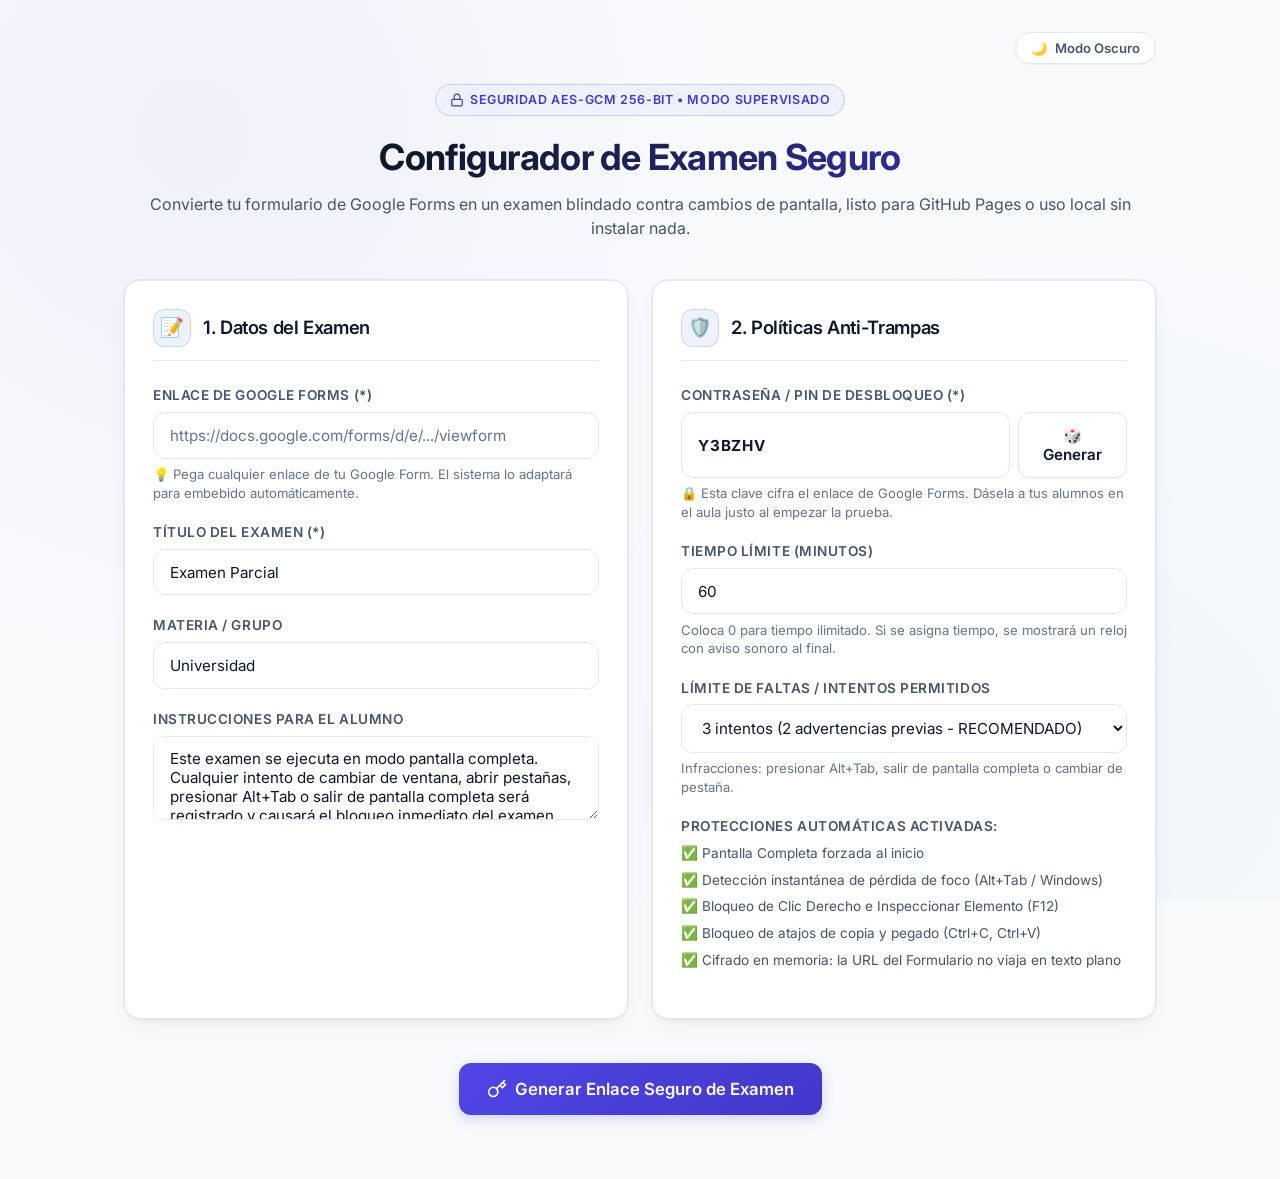
==== commit 72cf2791: "fix(cache): forzar actualizacion de styles.css con version query y selector root light garantizado" ====
--- a/admin.html
+++ b/admin.html
@@ -3,9 +3,12 @@
 <head>
   <meta charset="UTF-8">
   <meta name="viewport" content="width=device-width, initial-scale=1.0">
+  <meta http-equiv="Cache-Control" content="no-cache, no-store, must-revalidate">
+  <meta http-equiv="Pragma" content="no-cache">
+  <meta http-equiv="Expires" content="0">
   <title>Panel del Profesor | Configuración de Examen Seguro</title>
   <link rel="icon" href="data:image/svg+xml,<svg xmlns='http://www.w3.org/2000/svg' viewBox='0 0 24 24'><text y='20' font-size='20'>🛡️</text></svg>">
-  <link rel="stylesheet" href="styles.css">
+  <link rel="stylesheet" href="styles.css?v=20261020b">
   <link rel="preconnect" href="https://fonts.googleapis.com">
   <link rel="preconnect" href="https://fonts.gstatic.com" crossorigin>
   <link href="https://fonts.googleapis.com/css2?family=Inter:wght@400;500;600;700;800&display=swap" rel="stylesheet">
--- a/styles.css
+++ b/styles.css
@@ -3,7 +3,7 @@
    Diseño Moderno & Elegante - Modo Blanco (Light) & Soporte Modo Oscuro
    =================================================== */
 
-:root {
+:root, [data-theme="light"], html:not([data-theme="dark"]) {
   /* ===================================================
      PALETA MODO BLANCO / CLARO (POR DEFECTO)
      =================================================== */
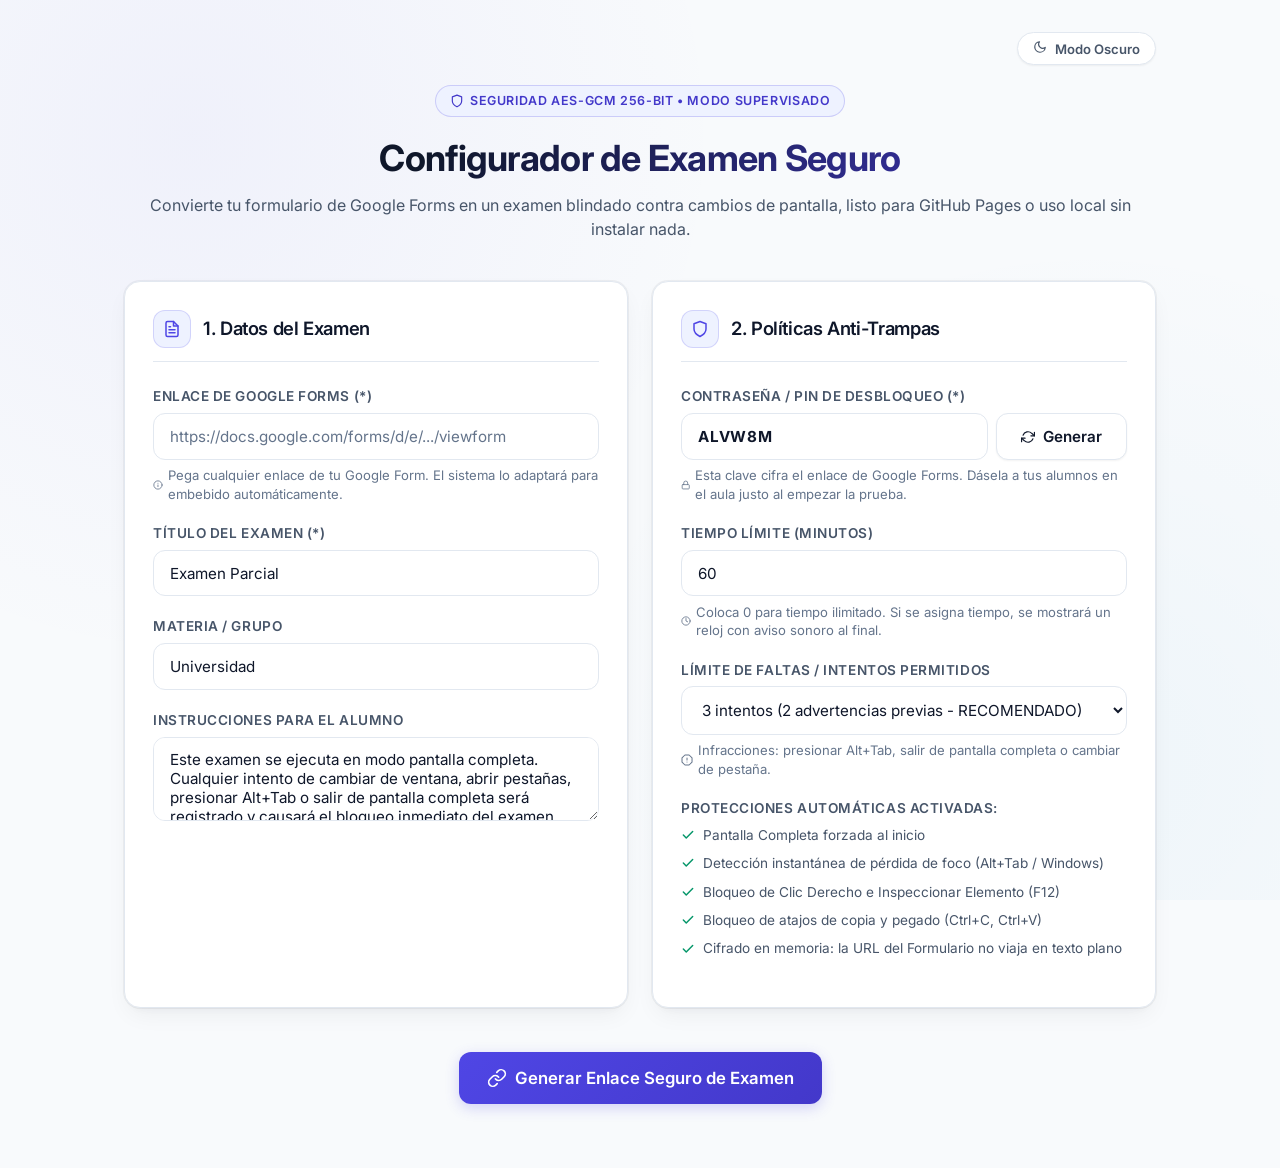
==== commit 540cdfc2: "style: reemplazar emojis por iconos vectoriales SVG minimalistas y profesionales" ====
--- a/admin.html
+++ b/admin.html
@@ -7,8 +7,8 @@
   <meta http-equiv="Pragma" content="no-cache">
   <meta http-equiv="Expires" content="0">
   <title>Panel del Profesor | Configuración de Examen Seguro</title>
-  <link rel="icon" href="data:image/svg+xml,<svg xmlns='http://www.w3.org/2000/svg' viewBox='0 0 24 24'><text y='20' font-size='20'>🛡️</text></svg>">
-  <link rel="stylesheet" href="styles.css?v=20261020b">
+  <link rel="icon" href="data:image/svg+xml,<svg xmlns='http://www.w3.org/2000/svg' viewBox='0 0 24 24' fill='none' stroke='%234f46e5' stroke-width='2' stroke-linecap='round' stroke-linejoin='round'><path d='M12 22s8-4 8-10V5l-8-3-8 3v7c0 6 8 10 8 10z'/></svg>">
+  <link rel="stylesheet" href="styles.css?v=20261020c">
   <link rel="preconnect" href="https://fonts.googleapis.com">
   <link rel="preconnect" href="https://fonts.gstatic.com" crossorigin>
   <link href="https://fonts.googleapis.com/css2?family=Inter:wght@400;500;600;700;800&display=swap" rel="stylesheet">
@@ -24,7 +24,9 @@
   <div class="admin-container">
     <div class="top-action-bar">
       <button type="button" class="theme-toggle-btn" id="themeToggleBtn" title="Cambiar a Modo Claro / Oscuro">
-        <span class="theme-toggle-icon">🌙</span>
+        <span class="theme-toggle-icon">
+          <svg width="14" height="14" viewBox="0 0 24 24" fill="none" stroke="currentColor" stroke-width="2" stroke-linecap="round" stroke-linejoin="round"><path d="M21 12.79A9 9 0 1 1 11.21 3 7 7 0 0 0 21 12.79z"></path></svg>
+        </span>
         <span class="theme-toggle-text">Modo Oscuro</span>
       </button>
     </div>
@@ -32,7 +34,7 @@
     <!-- Encabezado -->
     <header class="page-header">
       <div class="badge">
-        <svg width="14" height="14" viewBox="0 0 24 24" fill="none" stroke="currentColor" stroke-width="2" stroke-linecap="round" stroke-linejoin="round"><rect x="3" y="11" width="18" height="11" rx="2" ry="2"></rect><path d="M7 11V7a5 5 0 0 1 10 0v4"></path></svg>
+        <svg width="14" height="14" viewBox="0 0 24 24" fill="none" stroke="currentColor" stroke-width="2" stroke-linecap="round" stroke-linejoin="round"><path d="M12 22s8-4 8-10V5l-8-3-8 3v7c0 6 8 10 8 10z"></path></svg>
         Seguridad AES-GCM 256-bit &bull; Modo Supervisado
       </div>
       <h1 class="page-title">Configurador de Examen Seguro</h1>
@@ -43,7 +45,9 @@
       <!-- Columna 1: Configuración General -->
       <section class="glass-panel">
         <div class="panel-header">
-          <div class="panel-icon">📝</div>
+          <div class="panel-icon">
+            <svg width="18" height="18" viewBox="0 0 24 24" fill="none" stroke="currentColor" stroke-width="2" stroke-linecap="round" stroke-linejoin="round"><path d="M14 2H6a2 2 0 0 0-2 2v16a2 2 0 0 0 2 2h12a2 2 0 0 0 2-2V8z"></path><polyline points="14 2 14 8 20 8"></polyline><line x1="16" y1="13" x2="8" y2="13"></line><line x1="16" y1="17" x2="8" y2="17"></line><polyline points="10 9 9 9 8 9"></polyline></svg>
+          </div>
           <h2 class="panel-title">1. Datos del Examen</h2>
         </div>
 
@@ -51,7 +55,8 @@
           <label class="form-label" for="formUrl">Enlace de Google Forms (*)</label>
           <input type="url" id="formUrl" class="form-input" placeholder="https://docs.google.com/forms/d/e/.../viewform" required>
           <div class="form-hint">
-            <span>💡 Pega cualquier enlace de tu Google Form. El sistema lo adaptará para embebido automáticamente.</span>
+            <svg width="14" height="14" viewBox="0 0 24 24" fill="none" stroke="currentColor" stroke-width="2" stroke-linecap="round" stroke-linejoin="round"><circle cx="12" cy="12" r="10"></circle><line x1="12" y1="16" x2="12" y2="12"></line><line x1="12" y1="8" x2="12.01" y2="8"></line></svg>
+            <span>Pega cualquier enlace de tu Google Form. El sistema lo adaptará para embebido automáticamente.</span>
           </div>
         </div>
 
@@ -74,7 +79,9 @@
       <!-- Columna 2: Reglas de Seguridad & Bloqueo -->
       <section class="glass-panel">
         <div class="panel-header">
-          <div class="panel-icon">🛡️</div>
+          <div class="panel-icon">
+            <svg width="18" height="18" viewBox="0 0 24 24" fill="none" stroke="currentColor" stroke-width="2" stroke-linecap="round" stroke-linejoin="round"><path d="M12 22s8-4 8-10V5l-8-3-8 3v7c0 6 8 10 8 10z"></path></svg>
+          </div>
           <h2 class="panel-title">2. Políticas Anti-Trampas</h2>
         </div>
 
@@ -82,10 +89,14 @@
           <label class="form-label" for="examPin">Contraseña / PIN de Desbloqueo (*)</label>
           <div style="display: flex; gap: 0.5rem;">
             <input type="text" id="examPin" class="form-input" placeholder="Ej: Matematica2026" style="font-weight: 700; letter-spacing: 0.05em;">
-            <button type="button" id="btnGenPin" class="btn btn-secondary" title="Generar PIN aleatorio">🎲 Generar</button>
+            <button type="button" id="btnGenPin" class="btn btn-secondary" title="Generar PIN aleatorio">
+              <svg width="14" height="14" viewBox="0 0 24 24" fill="none" stroke="currentColor" stroke-width="2" stroke-linecap="round" stroke-linejoin="round"><polyline points="23 4 23 10 17 10"></polyline><polyline points="1 20 1 14 7 14"></polyline><path d="M3.51 9a9 9 0 0 1 14.85-3.36L23 10M1 14l4.64 4.36A9 9 0 0 0 20.49 15"></path></svg>
+              Generar
+            </button>
           </div>
           <div class="form-hint">
-            <span>🔒 Esta clave cifra el enlace de Google Forms. Dásela a tus alumnos en el aula justo al empezar la prueba.</span>
+            <svg width="14" height="14" viewBox="0 0 24 24" fill="none" stroke="currentColor" stroke-width="2" stroke-linecap="round" stroke-linejoin="round"><rect x="3" y="11" width="18" height="11" rx="2" ry="2"></rect><path d="M7 11V7a5 5 0 0 1 10 0v4"></path></svg>
+            <span>Esta clave cifra el enlace de Google Forms. Dásela a tus alumnos en el aula justo al empezar la prueba.</span>
           </div>
         </div>
 
@@ -93,6 +104,7 @@
           <label class="form-label" for="durationMinutes">Tiempo Límite (Minutos)</label>
           <input type="number" id="durationMinutes" class="form-input" min="0" max="300" value="60">
           <div class="form-hint">
+            <svg width="14" height="14" viewBox="0 0 24 24" fill="none" stroke="currentColor" stroke-width="2" stroke-linecap="round" stroke-linejoin="round"><circle cx="12" cy="12" r="10"></circle><polyline points="12 6 12 12 16 14"></polyline></svg>
             <span>Coloca 0 para tiempo ilimitado. Si se asigna tiempo, se mostrará un reloj con aviso sonoro al final.</span>
           </div>
         </div>
@@ -106,18 +118,19 @@
             <option value="5">5 intentos (Modo flexible)</option>
           </select>
           <div class="form-hint">
+            <svg width="14" height="14" viewBox="0 0 24 24" fill="none" stroke="currentColor" stroke-width="2" stroke-linecap="round" stroke-linejoin="round"><polygon points="7.86 2 16.14 2 22 7.86 22 16.14 16.14 22 7.86 22 2 16.14 2 7.86 7.86 2"></polygon><line x1="12" y1="8" x2="12" y2="12"></line><line x1="12" y1="16" x2="12.01" y2="16"></line></svg>
             <span>Infracciones: presionar Alt+Tab, salir de pantalla completa o cambiar de pestaña.</span>
           </div>
         </div>
 
         <div class="form-group">
           <label class="form-label">Protecciones Automáticas Activadas:</label>
-          <ul style="list-style: none; font-size: 0.85rem; color: var(--text-muted); display: grid; gap: 0.4rem;">
-            <li>✅ Pantalla Completa forzada al inicio</li>
-            <li>✅ Detección instantánea de pérdida de foco (Alt+Tab / Windows)</li>
-            <li>✅ Bloqueo de Clic Derecho e Inspeccionar Elemento (F12)</li>
-            <li>✅ Bloqueo de atajos de copia y pegado (Ctrl+C, Ctrl+V)</li>
-            <li>✅ Cifrado en memoria: la URL del Formulario no viaja en texto plano</li>
+          <ul style="list-style: none; font-size: 0.85rem; color: var(--text-muted); display: grid; gap: 0.5rem;">
+            <li style="display: flex; align-items: center; gap: 0.5rem;"><svg width="14" height="14" viewBox="0 0 24 24" fill="none" stroke="var(--success)" stroke-width="2.5" stroke-linecap="round" stroke-linejoin="round"><polyline points="20 6 9 17 4 12"></polyline></svg> Pantalla Completa forzada al inicio</li>
+            <li style="display: flex; align-items: center; gap: 0.5rem;"><svg width="14" height="14" viewBox="0 0 24 24" fill="none" stroke="var(--success)" stroke-width="2.5" stroke-linecap="round" stroke-linejoin="round"><polyline points="20 6 9 17 4 12"></polyline></svg> Detección instantánea de pérdida de foco (Alt+Tab / Windows)</li>
+            <li style="display: flex; align-items: center; gap: 0.5rem;"><svg width="14" height="14" viewBox="0 0 24 24" fill="none" stroke="var(--success)" stroke-width="2.5" stroke-linecap="round" stroke-linejoin="round"><polyline points="20 6 9 17 4 12"></polyline></svg> Bloqueo de Clic Derecho e Inspeccionar Elemento (F12)</li>
+            <li style="display: flex; align-items: center; gap: 0.5rem;"><svg width="14" height="14" viewBox="0 0 24 24" fill="none" stroke="var(--success)" stroke-width="2.5" stroke-linecap="round" stroke-linejoin="round"><polyline points="20 6 9 17 4 12"></polyline></svg> Bloqueo de atajos de copia y pegado (Ctrl+C, Ctrl+V)</li>
+            <li style="display: flex; align-items: center; gap: 0.5rem;"><svg width="14" height="14" viewBox="0 0 24 24" fill="none" stroke="var(--success)" stroke-width="2.5" stroke-linecap="round" stroke-linejoin="round"><polyline points="20 6 9 17 4 12"></polyline></svg> Cifrado en memoria: la URL del Formulario no viaja en texto plano</li>
           </ul>
         </div>
       </section>
@@ -126,7 +139,7 @@
     <!-- Botón de Generación -->
     <div style="text-align: center; margin-top: 1rem;">
       <button type="button" id="btnGenerate" class="btn btn-primary btn-lg" style="min-width: 320px;">
-        <svg width="20" height="20" viewBox="0 0 24 24" fill="none" stroke="currentColor" stroke-width="2" stroke-linecap="round" stroke-linejoin="round"><path d="M21 2l-2 2m-7.61 7.61a5.5 5.5 0 1 1-7.778 7.778 5.5 5.5 0 0 1 7.777-7.777zm0 0L15.5 7.5m0 0l3 3L22 7l-3-3m-3.5 3.5L19 4"></path></svg>
+        <svg width="20" height="20" viewBox="0 0 24 24" fill="none" stroke="currentColor" stroke-width="2" stroke-linecap="round" stroke-linejoin="round"><path d="M10 13a5 5 0 0 0 7.54.54l3-3a5 5 0 0 0-7.07-7.07l-1.72 1.71"></path><path d="M14 11a5 5 0 0 0-7.54-.54l-3 3a5 5 0 0 0 7.07 7.07l1.71-1.71"></path></svg>
         Generar Enlace Seguro de Examen
       </button>
     </div>
@@ -135,15 +148,20 @@
     <div id="resultPanel" class="result-card hidden">
       <div style="display: flex; align-items: center; justify-content: space-between; flex-wrap: wrap; gap: 1rem;">
         <div>
-          <span class="badge success">✨ Examen Configurado con Éxito</span>
+          <span class="badge success">
+            <svg width="12" height="12" viewBox="0 0 24 24" fill="none" stroke="currentColor" stroke-width="2.5" stroke-linecap="round" stroke-linejoin="round"><polyline points="20 6 9 17 4 12"></polyline></svg>
+            Examen Configurado con Éxito
+          </span>
           <h3 style="font-size: 1.4rem; margin-top: 0.25rem;">Enlace Blindado para tus Estudiantes</h3>
         </div>
         <div style="display: flex; gap: 0.5rem;">
           <button type="button" id="btnTestStudent" class="btn btn-secondary">
-            🚀 Probar como Alumno
+            <svg width="16" height="16" viewBox="0 0 24 24" fill="none" stroke="currentColor" stroke-width="2" stroke-linecap="round" stroke-linejoin="round"><polygon points="5 3 19 12 5 21 5 3"></polygon></svg>
+            Probar como Alumno
           </button>
           <button type="button" id="btnDownloadHtml" class="btn btn-secondary" title="Descargar como archivo html para enviar por correo o USB">
-            💾 Descargar archivo .HTML
+            <svg width="16" height="16" viewBox="0 0 24 24" fill="none" stroke="currentColor" stroke-width="2" stroke-linecap="round" stroke-linejoin="round"><path d="M21 15v4a2 2 0 0 1-2 2H5a2 2 0 0 1-2-2v-4"></path><polyline points="7 10 12 15 17 10"></polyline><line x1="12" y1="15" x2="12" y2="3"></line></svg>
+            Descargar archivo .HTML
           </button>
         </div>
       </div>
@@ -153,7 +171,8 @@
       <div class="link-box">
         <input type="text" id="generatedUrl" class="link-input" readonly>
         <button type="button" id="btnCopyLink" class="btn btn-primary" style="padding: 0.5rem 1.2rem; font-size: 0.85rem;">
-          📋 Copiar Enlace
+          <svg width="14" height="14" viewBox="0 0 24 24" fill="none" stroke="currentColor" stroke-width="2" stroke-linecap="round" stroke-linejoin="round"><rect x="9" y="9" width="13" height="13" rx="2" ry="2"></rect><path d="M5 15H4a2 2 0 0 1-2-2V4a2 2 0 0 1 2-2h9a2 2 0 0 1 2 2v1"></path></svg>
+          Copiar Enlace
         </button>
       </div>
 
@@ -163,8 +182,9 @@
           <div id="qrcode"></div>
           <div class="qr-caption">Código QR para proyectar en el aula</div>
         </div>
-        <p class="form-hint" style="text-align: center; max-width: 480px;">
-          💡 En el aula de computadores: puedes escribir el enlace corto en el tablero o hacer que lo abran desde el navegador de cada PC.
+        <p class="form-hint" style="text-align: center; max-width: 480px; justify-content: center;">
+          <svg width="14" height="14" viewBox="0 0 24 24" fill="none" stroke="currentColor" stroke-width="2" stroke-linecap="round" stroke-linejoin="round"><circle cx="12" cy="12" r="10"></circle><line x1="12" y1="16" x2="12" y2="12"></line><line x1="12" y1="8" x2="12.01" y2="8"></line></svg>
+          <span>En el aula de computadores: puedes escribir el enlace corto en el tablero o hacer que lo abran desde el navegador de cada PC.</span>
         </p>
       </div>
     </div>
@@ -361,10 +381,10 @@
         
         function updateThemeUI(t) {
           if (t === 'dark') {
-            if (icon) icon.textContent = '☀️';
+            if (icon) icon.innerHTML = '<svg width="14" height="14" viewBox="0 0 24 24" fill="none" stroke="currentColor" stroke-width="2" stroke-linecap="round" stroke-linejoin="round"><circle cx="12" cy="12" r="5"></circle><line x1="12" y1="1" x2="12" y2="3"></line><line x1="12" y1="21" x2="12" y2="23"></line><line x1="4.22" y1="4.22" x2="5.64" y2="5.64"></line><line x1="18.36" y1="18.36" x2="19.78" y2="19.78"></line><line x1="1" y1="12" x2="3" y2="12"></line><line x1="21" y1="12" x2="23" y2="12"></line><line x1="4.22" y1="19.78" x2="5.64" y2="18.36"></line><line x1="18.36" y1="5.64" x2="19.78" y2="4.22"></line></svg>';
             if (text) text.textContent = 'Modo Claro';
           } else {
-            if (icon) icon.textContent = '🌙';
+            if (icon) icon.innerHTML = '<svg width="14" height="14" viewBox="0 0 24 24" fill="none" stroke="currentColor" stroke-width="2" stroke-linecap="round" stroke-linejoin="round"><path d="M21 12.79A9 9 0 1 1 11.21 3 7 7 0 0 0 21 12.79z"></path></svg>';
             if (text) text.textContent = 'Modo Oscuro';
           }
         }
--- a/styles.css
+++ b/styles.css
@@ -754,10 +754,39 @@
   box-shadow: 0 0 50px var(--danger-glow);
 }
 
+.alarm-icon, .modal-hero-icon {
+  width: 64px;
+  height: 64px;
+  border-radius: var(--radius-lg);
+  display: inline-flex;
+  align-items: center;
+  justify-content: center;
+  margin: 0 auto 1.25rem;
+  transition: all var(--transition-smooth);
+}
+
+.modal-hero-icon.danger {
+  background: var(--danger-bg);
+  color: var(--danger);
+  border: 1px solid var(--danger-border);
+}
+
+.modal-hero-icon.primary {
+  background: var(--primary-light);
+  color: var(--primary);
+  border: 1px solid rgba(79, 70, 229, 0.25);
+}
+
+.modal-hero-icon.success {
+  background: var(--success-bg);
+  color: var(--success);
+  border: 1px solid var(--success-border);
+}
+
 .alarm-icon {
-  font-size: 4rem;
-  margin-bottom: 1rem;
-  display: inline-block;
+  background: var(--danger-bg);
+  color: var(--danger);
+  border: 1px solid var(--danger-border);
   animation: bounce 1s infinite alternate;
 }
 
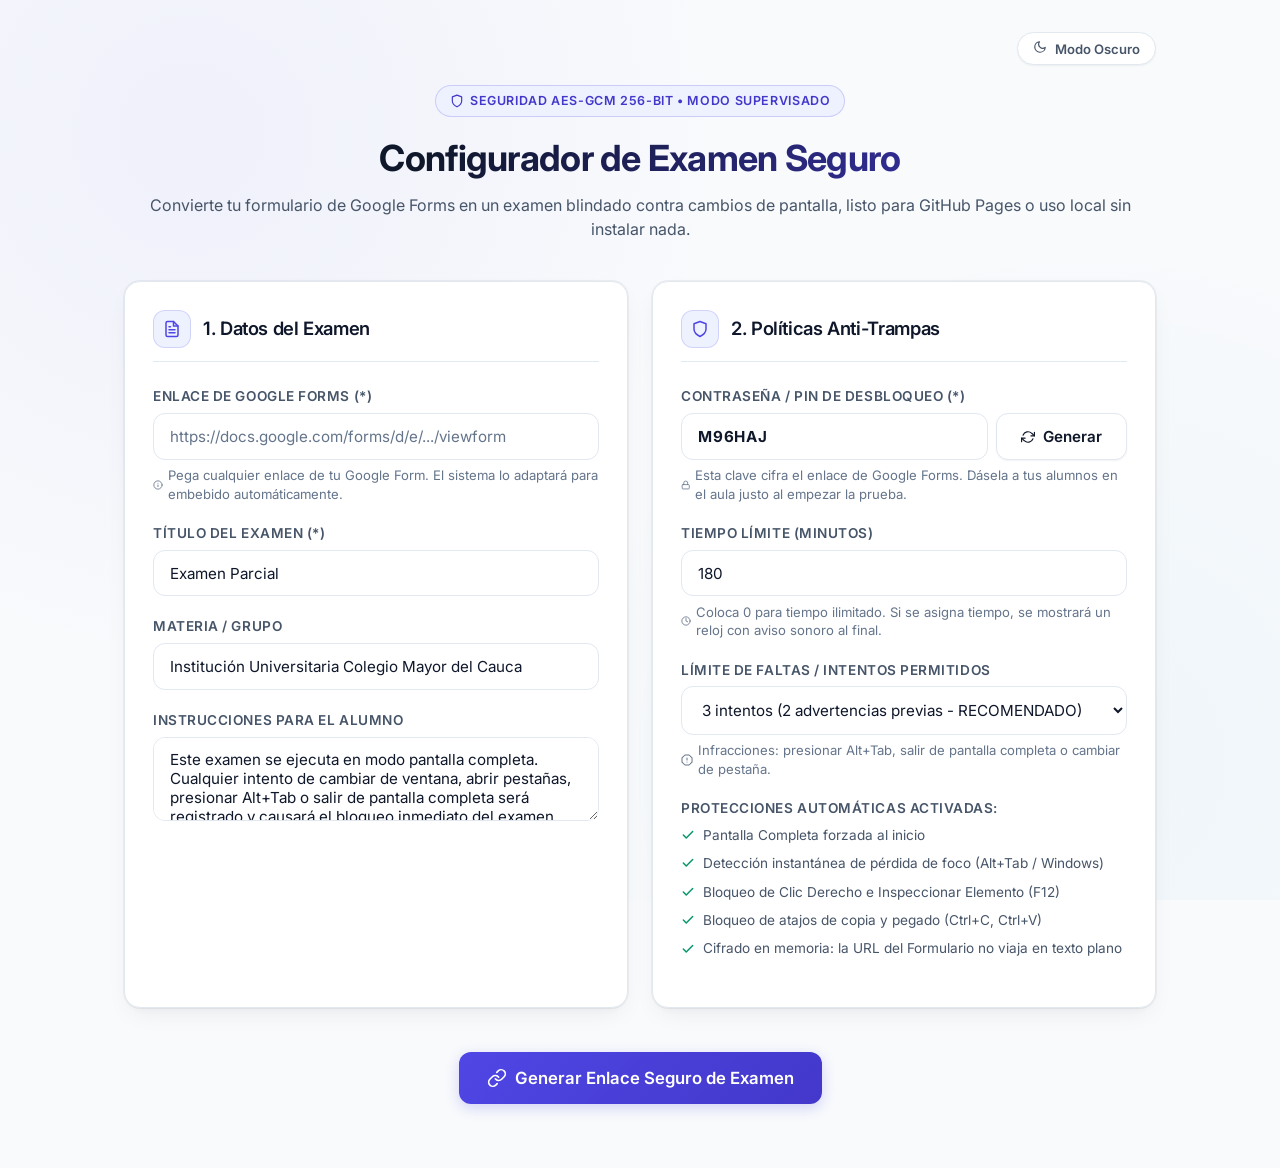
==== commit d33e2185: "chore: actualizar valores por defecto para Colegio Mayor del Cauca y 180 minutos" ====
--- a/admin.html
+++ b/admin.html
@@ -67,7 +67,7 @@
 
         <div class="form-group">
           <label class="form-label" for="courseName">Materia / Grupo</label>
-          <input type="text" id="courseName" class="form-input" placeholder="Ej: Grupo 102 - Semestre I" value="Universidad">
+          <input type="text" id="courseName" class="form-input" placeholder="Ej: Grupo 102 - Semestre I" value="Institución Universitaria Colegio Mayor del Cauca">
         </div>
 
         <div class="form-group">
@@ -102,7 +102,7 @@
 
         <div class="form-group">
           <label class="form-label" for="durationMinutes">Tiempo Límite (Minutos)</label>
-          <input type="number" id="durationMinutes" class="form-input" min="0" max="300" value="60">
+          <input type="number" id="durationMinutes" class="form-input" min="0" max="300" value="180">
           <div class="form-hint">
             <svg width="14" height="14" viewBox="0 0 24 24" fill="none" stroke="currentColor" stroke-width="2" stroke-linecap="round" stroke-linejoin="round"><circle cx="12" cy="12" r="10"></circle><polyline points="12 6 12 12 16 14"></polyline></svg>
             <span>Coloca 0 para tiempo ilimitado. Si se asigna tiempo, se mostrará un reloj con aviso sonoro al final.</span>
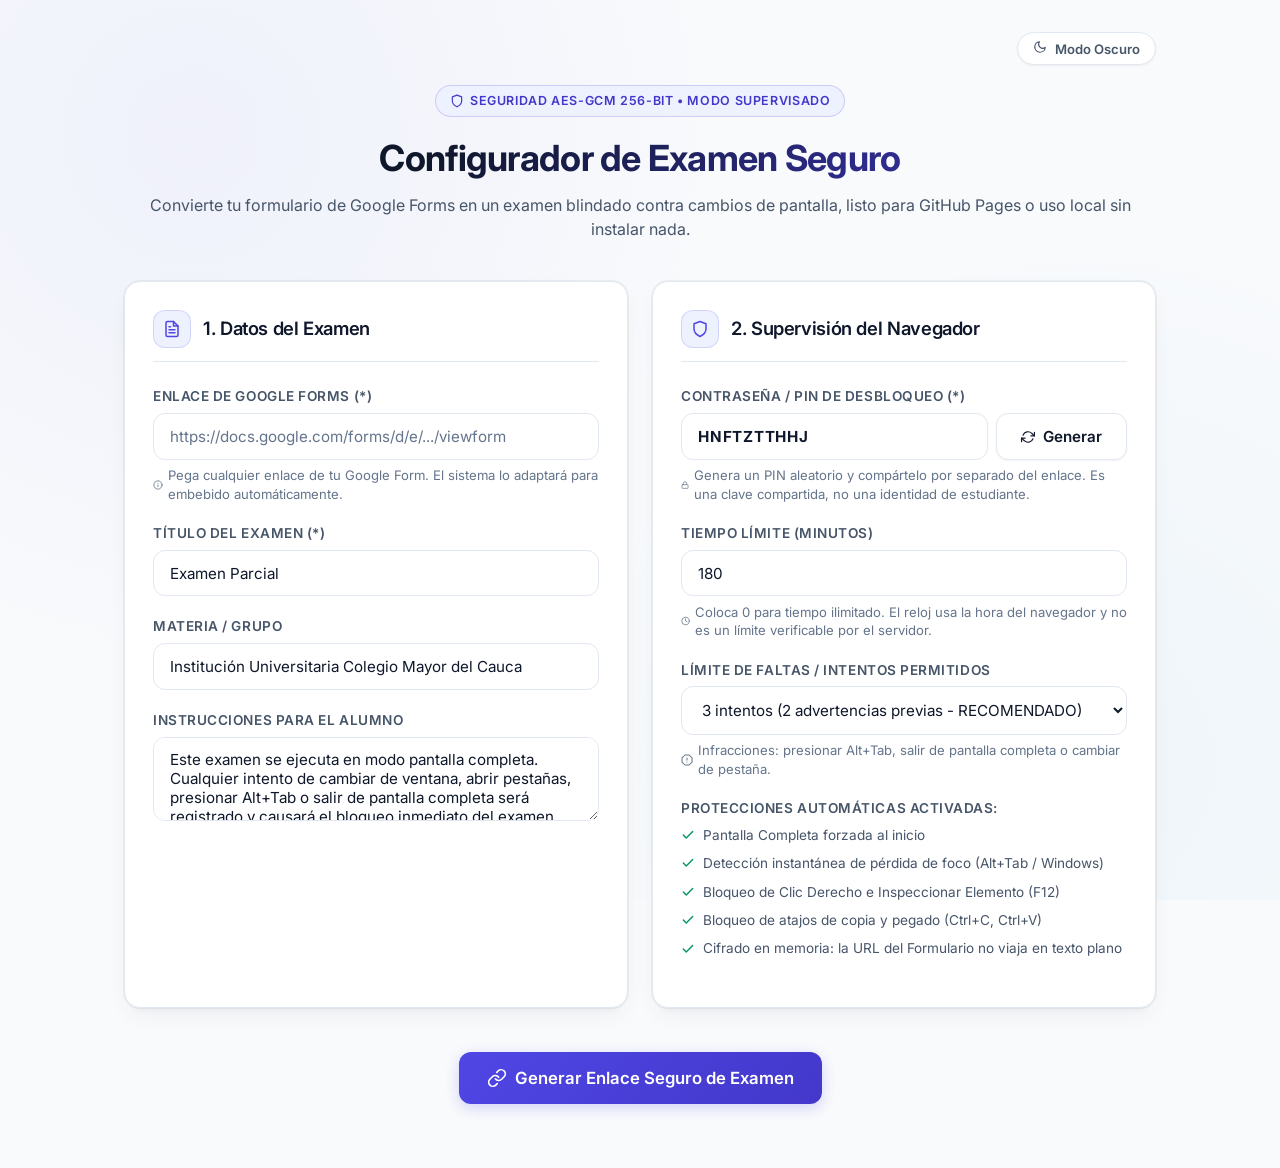
==== commit 468ed29b: "security: harden static exam portal" ====
--- a/admin.html
+++ b/admin.html
@@ -82,7 +82,7 @@
           <div class="panel-icon">
             <svg width="18" height="18" viewBox="0 0 24 24" fill="none" stroke="currentColor" stroke-width="2" stroke-linecap="round" stroke-linejoin="round"><path d="M12 22s8-4 8-10V5l-8-3-8 3v7c0 6 8 10 8 10z"></path></svg>
           </div>
-          <h2 class="panel-title">2. Políticas Anti-Trampas</h2>
+          <h2 class="panel-title">2. Supervisión del Navegador</h2>
         </div>
 
         <div class="form-group">
@@ -96,7 +96,7 @@
           </div>
           <div class="form-hint">
             <svg width="14" height="14" viewBox="0 0 24 24" fill="none" stroke="currentColor" stroke-width="2" stroke-linecap="round" stroke-linejoin="round"><rect x="3" y="11" width="18" height="11" rx="2" ry="2"></rect><path d="M7 11V7a5 5 0 0 1 10 0v4"></path></svg>
-            <span>Esta clave cifra el enlace de Google Forms. Dásela a tus alumnos en el aula justo al empezar la prueba.</span>
+          <span>Genera un PIN aleatorio y compártelo por separado del enlace. Es una clave compartida, no una identidad de estudiante.</span>
           </div>
         </div>
 
@@ -105,7 +105,7 @@
           <input type="number" id="durationMinutes" class="form-input" min="0" max="300" value="180">
           <div class="form-hint">
             <svg width="14" height="14" viewBox="0 0 24 24" fill="none" stroke="currentColor" stroke-width="2" stroke-linecap="round" stroke-linejoin="round"><circle cx="12" cy="12" r="10"></circle><polyline points="12 6 12 12 16 14"></polyline></svg>
-            <span>Coloca 0 para tiempo ilimitado. Si se asigna tiempo, se mostrará un reloj con aviso sonoro al final.</span>
+            <span>Coloca 0 para tiempo ilimitado. El reloj usa la hora del navegador y no es un límite verificable por el servidor.</span>
           </div>
         </div>
 
@@ -166,7 +166,7 @@
         </div>
       </div>
 
-      <p style="margin-top: 0.75rem;">Comparte este enlace a tus alumnos o proyéctalo en la pantalla del salón. Nadie podrá abrir el examen hasta que des el PIN de acceso.</p>
+      <p style="margin-top: 0.75rem;">Comparte este enlace o proyéctalo en el salón. El formulario del enlace requiere el PIN para descifrarlo; comparte el PIN por separado.</p>
 
       <div class="link-box">
         <input type="text" id="generatedUrl" class="link-input" readonly>
@@ -197,8 +197,10 @@
     function generateRandomPin() {
       const chars = 'ABCDEFGHJKLMNPQRSTUVWXYZ23456789';
       let pin = '';
-      for (let i = 0; i < 6; i++) {
-        pin += chars.charAt(Math.floor(Math.random() * chars.length));
+      const randomBytes = new Uint8Array(10);
+      window.crypto.getRandomValues(randomBytes);
+      for (const randomByte of randomBytes) {
+        pin += chars[randomByte & 31];
       }
       return pin;
     }
@@ -209,22 +211,26 @@
 
     // Formatear enlace de Google Forms para que funcione como embedded
     function sanitizeGoogleFormUrl(rawUrl) {
-      let url = rawUrl.trim();
-      if (!url) return '';
-
-      // Si es un enlace de edición o respuesta general, convertirlo a viewform
-      if (url.includes('docs.google.com/forms')) {
-        // Remover /edit o parámetros previos
-        url = url.replace(/\/edit.*$/, '/viewform');
-        if (!url.includes('/viewform')) {
-          url = url.replace(/\/$/, '') + '/viewform';
+      const url = new URL(rawUrl.trim());
+      if (url.protocol !== 'https:' || url.username || url.password || url.port) {
+        throw new Error('Usa un enlace HTTPS válido de Google Forms.');
+      }
+      if (url.hostname === 'forms.gle') {
+        if (!/^\/[A-Za-z0-9_-]+\/?$/.test(url.pathname)) {
+          throw new Error('El enlace corto de Google Forms no es válido.');
         }
-        // Asegurar el parámetro embedded=true
-        if (!url.includes('embedded=true')) {
-          url += (url.includes('?') ? '&' : '?') + 'embedded=true';
-        }
-      }
-      return url;
+        url.search = '';
+        url.hash = '';
+        return url.href;
+      }
+      if (url.hostname !== 'docs.google.com' || !url.pathname.startsWith('/forms/')) {
+        throw new Error('Solo se permiten enlaces de docs.google.com/forms o forms.gle.');
+      }
+      url.hash = '';
+      url.pathname = url.pathname.replace(/\/edit\/?$/, '/viewform').replace(/\/$/, '');
+      if (!url.pathname.endsWith('/viewform')) url.pathname += '/viewform';
+      url.searchParams.set('embedded', 'true');
+      return url.href;
     }
 
     let qrCodeInstance = null;
@@ -247,30 +253,20 @@
         return;
       }
 
-      // Validar que sea una URL de Google Forms
-      const trimmedUrl = rawUrl.trim();
-      const isGoogleForm = /^https?:\/\/(docs\.google\.com\/forms|forms\.gle)\//i.test(trimmedUrl);
-      if (!isGoogleForm) {
-        const proceed = confirm(
-          '⚠️ La URL ingresada no parece ser un enlace de Google Forms.\n\n' +
-          'URLs válidas tienen este formato:\n' +
-          '• https://docs.google.com/forms/d/e/.../viewform\n' +
-          '• https://forms.gle/...\n\n' +
-          '¿Deseas continuar de todos modos con esta URL?'
-        );
-        if (!proceed) {
-          document.getElementById('formUrl').focus();
-          return;
-        }
-      }
-
       if (!pin) {
         alert('Por favor ingresa o genera una contraseña/PIN para el examen');
         document.getElementById('examPin').focus();
         return;
       }
 
-      const formUrl = sanitizeGoogleFormUrl(rawUrl);
+      let formUrl;
+      try {
+        formUrl = sanitizeGoogleFormUrl(rawUrl);
+      } catch (err) {
+        alert(err.message || 'El enlace debe ser una URL válida de Google Forms.');
+        document.getElementById('formUrl').focus();
+        return;
+      }
 
       // Objeto de configuración a cifrar con claves compactas para optimizar tamaño
       const examConfig = {
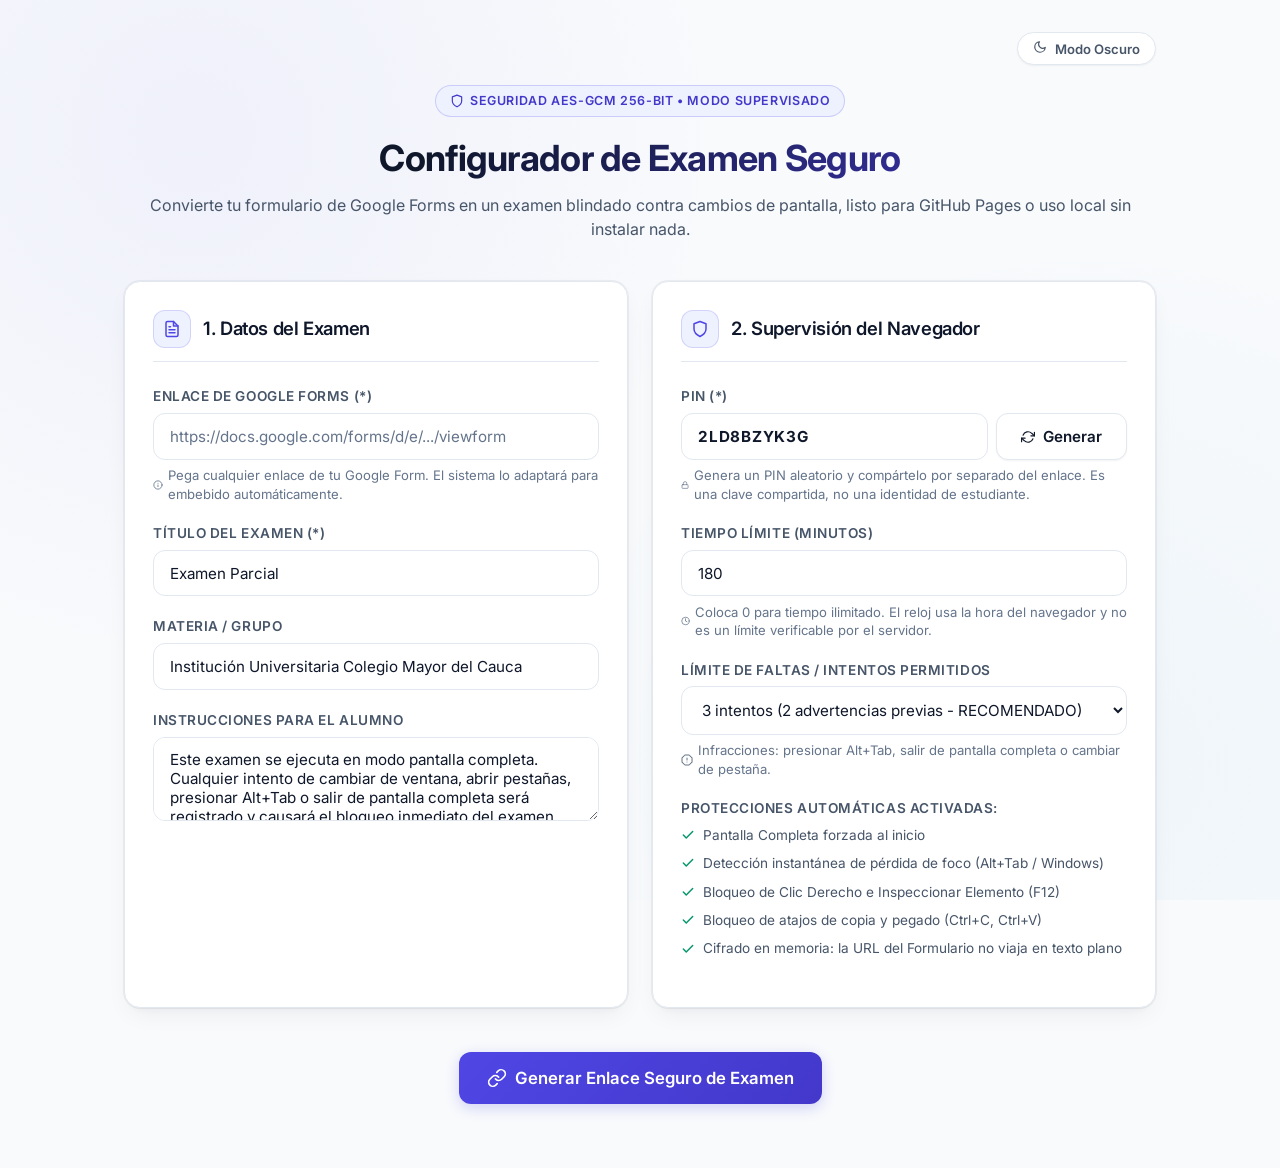
==== commit 469390a3: "ui: shorten PIN label" ====
--- a/admin.html
+++ b/admin.html
@@ -86,7 +86,7 @@
         </div>
 
         <div class="form-group">
-          <label class="form-label" for="examPin">Contraseña / PIN de Desbloqueo (*)</label>
+          <label class="form-label" for="examPin">PIN (*)</label>
           <div style="display: flex; gap: 0.5rem;">
             <input type="text" id="examPin" class="form-input" placeholder="Ej: Matematica2026" style="font-weight: 700; letter-spacing: 0.05em;">
             <button type="button" id="btnGenPin" class="btn btn-secondary" title="Generar PIN aleatorio">
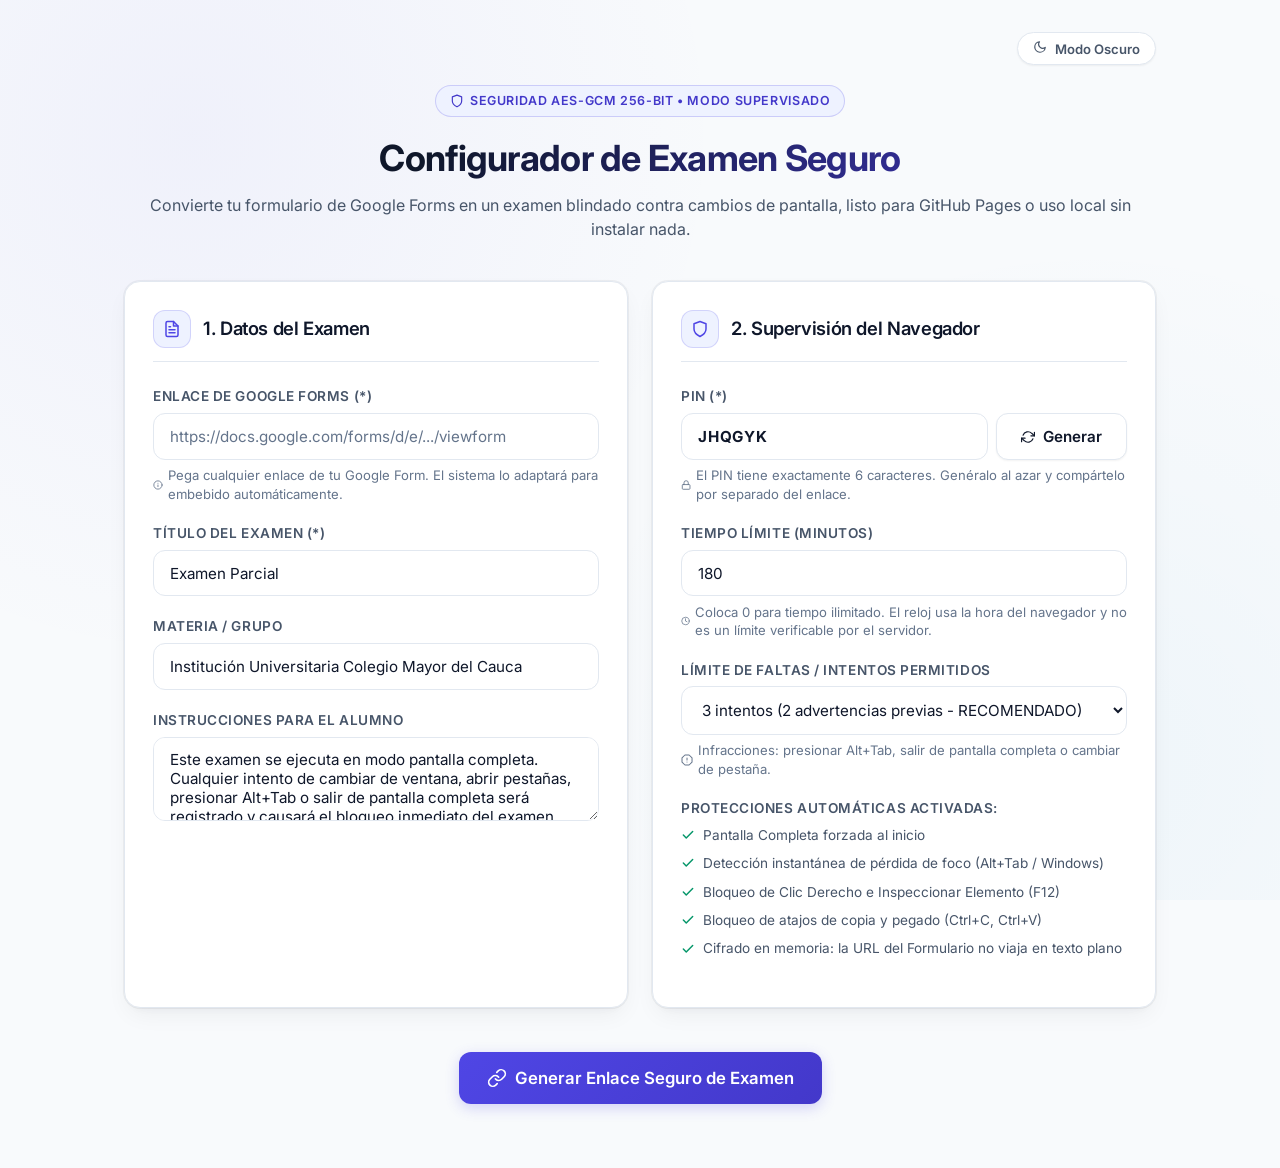
==== commit f5d15b60: "ui: set exam PIN length to six characters" ====
--- a/admin.html
+++ b/admin.html
@@ -88,7 +88,7 @@
         <div class="form-group">
           <label class="form-label" for="examPin">PIN (*)</label>
           <div style="display: flex; gap: 0.5rem;">
-            <input type="text" id="examPin" class="form-input" placeholder="Ej: Matematica2026" style="font-weight: 700; letter-spacing: 0.05em;">
+            <input type="text" id="examPin" class="form-input" placeholder="6 caracteres" minlength="6" maxlength="6" style="font-weight: 700; letter-spacing: 0.05em;">
             <button type="button" id="btnGenPin" class="btn btn-secondary" title="Generar PIN aleatorio">
               <svg width="14" height="14" viewBox="0 0 24 24" fill="none" stroke="currentColor" stroke-width="2" stroke-linecap="round" stroke-linejoin="round"><polyline points="23 4 23 10 17 10"></polyline><polyline points="1 20 1 14 7 14"></polyline><path d="M3.51 9a9 9 0 0 1 14.85-3.36L23 10M1 14l4.64 4.36A9 9 0 0 0 20.49 15"></path></svg>
               Generar
@@ -96,7 +96,7 @@
           </div>
           <div class="form-hint">
             <svg width="14" height="14" viewBox="0 0 24 24" fill="none" stroke="currentColor" stroke-width="2" stroke-linecap="round" stroke-linejoin="round"><rect x="3" y="11" width="18" height="11" rx="2" ry="2"></rect><path d="M7 11V7a5 5 0 0 1 10 0v4"></path></svg>
-          <span>Genera un PIN aleatorio y compártelo por separado del enlace. Es una clave compartida, no una identidad de estudiante.</span>
+          <span>El PIN tiene exactamente 6 caracteres. Genéralo al azar y compártelo por separado del enlace.</span>
           </div>
         </div>
 
@@ -197,7 +197,7 @@
     function generateRandomPin() {
       const chars = 'ABCDEFGHJKLMNPQRSTUVWXYZ23456789';
       let pin = '';
-      const randomBytes = new Uint8Array(10);
+      const randomBytes = new Uint8Array(6);
       window.crypto.getRandomValues(randomBytes);
       for (const randomByte of randomBytes) {
         pin += chars[randomByte & 31];
@@ -253,8 +253,8 @@
         return;
       }
 
-      if (!pin) {
-        alert('Por favor ingresa o genera una contraseña/PIN para el examen');
+      if (pin.length !== 6) {
+        alert('El PIN debe tener exactamente 6 caracteres.');
         document.getElementById('examPin').focus();
         return;
       }
